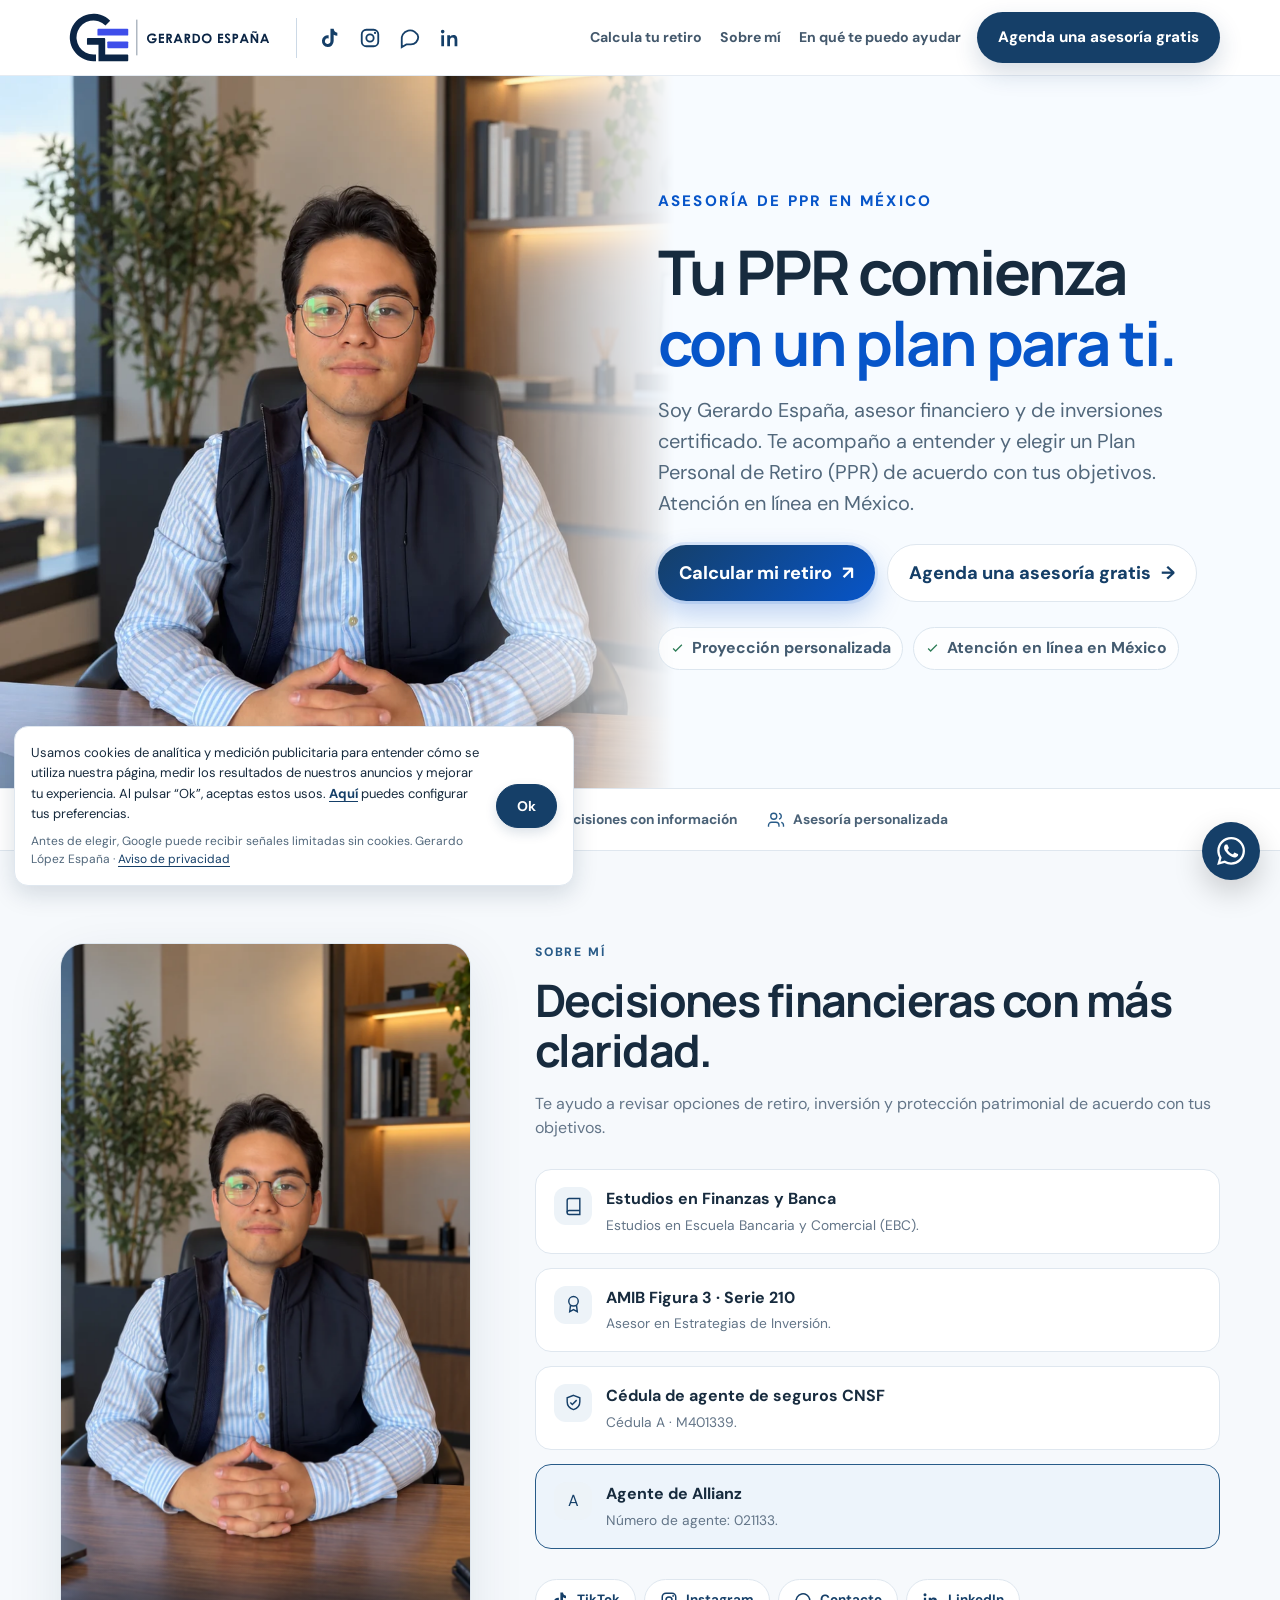
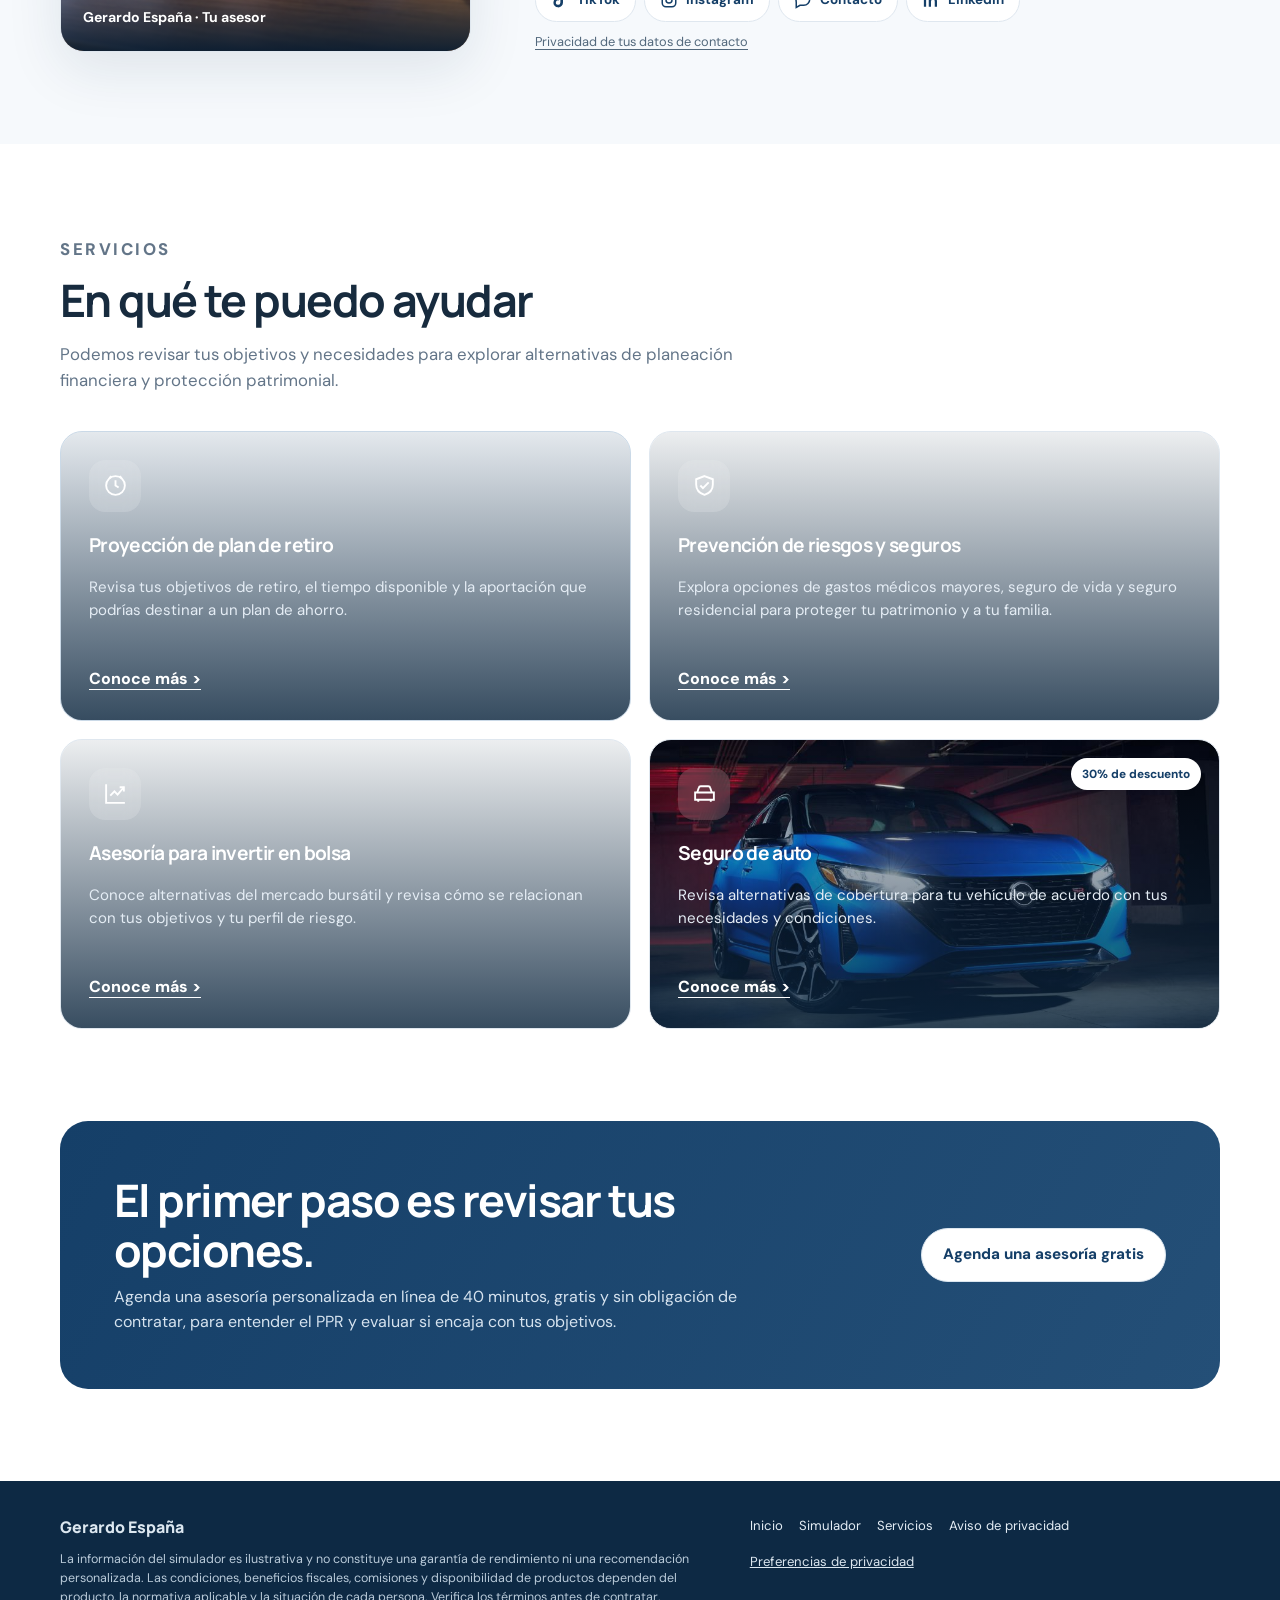
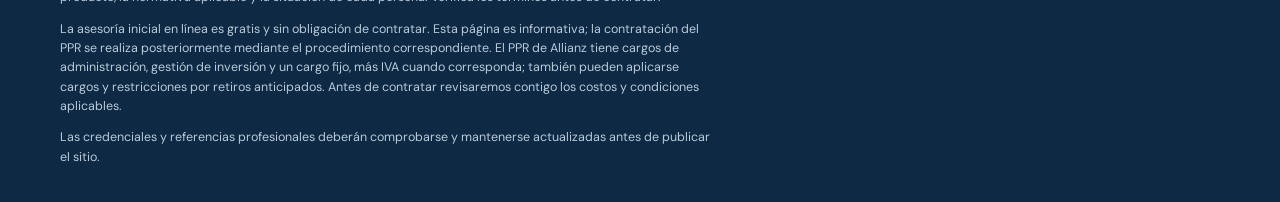
==== index.html @ ca007ca6 "Present retirement ranges and route CRM requests separately from direct WhatsApp" ====
<!doctype html>
<html lang="es">
<head>
<meta charset="utf-8">
<meta name="referrer" content="no-referrer">
<!-- Consent defaults must precede every Google tag. -->
<script>
(function(w){
  w.dataLayer=w.dataLayer||[];
  function command(){w.dataLayer.push(arguments);}
  command('consent','default',{
    ad_storage:'denied',analytics_storage:'denied',
    ad_user_data:'denied',ad_personalization:'denied'
  });
})(window);
</script>
<script src="measurement-config.js?v=3"></script>
<script src="measurement-init.js?v=6"></script>
<!-- Google Tag Manager -->
<script>(function(w,d,s,l,i){if(!w.LandingConsent)return;w[l]=w[l]||[];w[l].push({'gtm.start':
new Date().getTime(),event:'gtm.js'});var f=d.getElementsByTagName(s)[0],
j=d.createElement(s),dl=l!='dataLayer'?'&l='+l:'';j.async=true;j.src=
'https://www.googletagmanager.com/gtm.js?id='+i+dl;f.parentNode.insertBefore(j,f);
})(window,document,'script','dataLayer','GTM-KMG6BPKF');</script>
<!-- End Google Tag Manager -->
<meta name="viewport" content="width=device-width, initial-scale=1">
<link rel="preload" as="image" href="assets/gerardo-espana-1086.webp" imagesrcset="assets/gerardo-espana-640.webp 640w, assets/gerardo-espana-1086.webp 1086w" imagesizes="(max-width: 900px) 100vw, 56vw" fetchpriority="high">
<meta name="theme-color" content="#153F68">
<title>Gerardo España | Asesoría de PPR en México</title>
<meta name="description" content="Asesoría de PPR en México con Gerardo España. Conoce cómo funciona un Plan Personal de Retiro, simula un escenario y agenda una asesoría en línea.">
<link rel="stylesheet" href="privacy.css?v=5">
<link rel="preconnect" href="https://fonts.googleapis.com">
<link rel="preconnect" href="https://fonts.gstatic.com" crossorigin>
<link href="https://fonts.googleapis.com/css2?family=DM+Sans:wght@400;500;600;700&family=Manrope:wght@400;500;600;700;800&display=swap" rel="stylesheet">
<style>
:root{--navy:#153F68;--navy2:#0e2e4d;--blue:#285b88;--ink:#172b3e;--muted:#637588;--line:#dfe7ef;--pale:#edf3f8;--white:#fff;--green:#25D366;--gold:#b78b4a;--radius:22px;--shadow:0 18px 55px rgba(16,48,78,.10)}
*{box-sizing:border-box}html{scroll-behavior:smooth;scroll-padding-top:86px}body{margin:0;color:var(--ink);font-family:"DM Sans",sans-serif;background:#fff;line-height:1.55}h1,h2,h3,p{margin-top:0}h1,h2,h3{font-family:Manrope,sans-serif;letter-spacing:-.035em}h1{font-size:clamp(2.5rem,5vw,4.6rem);line-height:1.04;margin-bottom:20px}h2{font-size:clamp(2rem,3.5vw,3rem);line-height:1.12;margin-bottom:16px}h3{font-size:1.2rem;line-height:1.25}.container{width:min(1160px,calc(100% - 40px));margin:auto}.eyebrow{font-size:.76rem;text-transform:uppercase;letter-spacing:.15em;font-weight:800;color:var(--blue);margin-bottom:13px}.muted{color:var(--muted)}.btn{display:inline-flex;align-items:center;justify-content:center;gap:10px;border:0;border-radius:999px;padding:14px 21px;text-decoration:none;font-weight:800;font-size:.95rem;cursor:pointer;transition:transform .2s,box-shadow .2s}.btn:hover{transform:translateY(-2px)}.btn-primary{background:var(--navy);color:white;box-shadow:0 10px 24px rgba(21,63,104,.18)}.btn-wa{background:var(--green);color:#073d20;box-shadow:0 10px 24px rgba(37,211,102,.16)}.btn-light{background:white;color:var(--navy);border:1px solid var(--line)}.btn svg{width:19px;height:19px}.site-header{height:76px;position:sticky;top:0;z-index:50;background:rgba(255,255,255,.92);backdrop-filter:blur(16px);border-bottom:1px solid rgba(223,231,239,.8)}.nav{height:100%;display:flex;align-items:center;justify-content:space-between;gap:24px}.brand{display:flex;align-items:center;gap:12px;text-decoration:none;color:var(--navy);font-family:Manrope,sans-serif;font-weight:800;line-height:1.05}.brand-mark{width:40px;height:40px;border-radius:13px;background:var(--navy);color:white;display:grid;place-items:center;font-size:1rem;letter-spacing:-.04em}.brand small{display:block;font-family:"DM Sans",sans-serif;color:var(--muted);font-size:.69rem;font-weight:600;letter-spacing:.02em;margin-top:5px}.nav-links{display:flex;align-items:center;gap:25px}.nav-links a{font-size:.88rem;text-decoration:none;color:#43586c;font-weight:700}.nav-links a:hover{color:var(--navy)}.nav-links .btn{color:white;padding:11px 17px}.menu-toggle{display:none;border:1px solid var(--line);background:white;border-radius:12px;padding:9px 12px;color:var(--navy);font-weight:800}
.hero{padding:66px 0 76px;background:radial-gradient(circle at 88% 6%,#e4eef7 0,transparent 32%),linear-gradient(180deg,#f8fbfe 0,#fff 100%)}.hero-grid{display:grid;grid-template-columns:.9fr 1.1fr;gap:50px;align-items:center}.hero-copy{padding:10px 0}.hero-copy h1 span{color:var(--blue)}.hero-copy p{font-size:1.1rem;max-width:510px;color:#52687c;margin-bottom:25px}.hero-points{display:flex;flex-wrap:wrap;gap:10px;margin-top:25px}.pill{display:inline-flex;gap:7px;align-items:center;border:1px solid #dce6ef;background:rgba(255,255,255,.75);padding:8px 11px;border-radius:999px;color:#435b70;font-size:.8rem;font-weight:700}.pill svg{width:15px;height:15px;color:#2e7d58}.sim-shell{background:white;border:1px solid #dce6ef;border-radius:26px;padding:13px;box-shadow:var(--shadow);overflow:hidden}.sim-top{display:flex;align-items:center;justify-content:space-between;padding:10px 13px 14px;gap:10px}.sim-top strong{font-family:Manrope,sans-serif;font-size:1.04rem;color:var(--navy)}.live-tag{font-size:.7rem;font-weight:800;color:#26724b;background:#e7f7ed;padding:6px 9px;border-radius:999px}.sim-frame{width:100%;height:780px;border:0;display:block;border-radius:16px;background:#f4f7fb}.sim-note{font-size:.75rem;color:#6a7d8e;padding:11px 13px 3px;margin:0}
.trust-strip{padding:20px 0;border-top:1px solid var(--line);border-bottom:1px solid var(--line);background:white}.trust-items{display:flex;justify-content:center;gap:30px;flex-wrap:wrap;color:#4b6277;font-size:.86rem;font-weight:700}.trust-items span{display:flex;align-items:center;gap:8px}.trust-items svg{width:18px;height:18px;color:var(--blue)}
section.content-section{padding:92px 0}.section-heading{max-width:710px;margin-bottom:38px}.section-heading p{font-size:1.05rem;color:var(--muted)}.about{background:#f6f9fc}.about-grid{display:grid;grid-template-columns:.75fr 1.25fr;gap:64px;align-items:start}.profile-card{border-radius:26px;padding:28px;background:linear-gradient(145deg,var(--navy),var(--navy2));color:white;min-height:300px;display:flex;flex-direction:column;justify-content:space-between;box-shadow:var(--shadow)}.profile-monogram{width:78px;height:78px;border:1px solid rgba(255,255,255,.35);background:rgba(255,255,255,.1);border-radius:24px;display:grid;place-items:center;font:800 1.6rem Manrope,sans-serif}.profile-card h3{font-size:1.6rem;margin:22px 0 7px}.profile-card p{color:#d8e5f0;margin:0}.credential-list{display:grid;gap:14px;margin:28px 0 30px}.credential{display:flex;gap:14px;align-items:flex-start;padding:17px 18px;background:white;border:1px solid var(--line);border-radius:16px}.credential-icon{width:38px;height:38px;flex:0 0 38px;background:var(--pale);color:var(--navy);border-radius:12px;display:grid;place-items:center}.credential-icon svg{width:19px;height:19px}.credential strong{display:block;margin-bottom:3px}.credential p{font-size:.9rem;color:var(--muted);margin:0}
.services{background:white}.services-grid{display:grid;grid-template-columns:repeat(2,1fr);gap:18px}.service-card{border:1px solid var(--line);border-radius:22px;padding:28px;background:white;display:flex;flex-direction:column;min-height:255px;transition:box-shadow .2s,transform .2s}.service-card:hover{box-shadow:var(--shadow);transform:translateY(-3px)}.service-icon{width:52px;height:52px;display:grid;place-items:center;background:var(--pale);border-radius:16px;color:var(--navy);margin-bottom:21px}.service-icon svg{width:25px;height:25px}.service-card p{color:var(--muted);font-size:.94rem;flex:1}.service-card .btn{align-self:flex-start;margin-top:8px}.service-card.featured{background:#f6f9fc;border-color:#cad9e7}
.cta-band{padding:0 0 92px}.cta-inner{background:linear-gradient(120deg,#153f68,#244f77);color:white;border-radius:28px;padding:clamp(28px,5vw,54px);display:flex;align-items:center;justify-content:space-between;gap:30px}.cta-inner h2{max-width:660px;margin-bottom:10px}.cta-inner p{color:#d6e3ef;margin:0;max-width:650px}.cta-inner .btn{flex-shrink:0}.site-footer{background:#0d2944;color:#dce7f0;padding:35px 0}.footer-inner{display:flex;justify-content:space-between;gap:30px;align-items:flex-start}.footer-brand{font:800 1rem Manrope,sans-serif}.footer-note{font-size:.78rem;max-width:700px;color:#b9cad9;margin:12px 0 0}.footer-links{display:flex;gap:16px;flex-wrap:wrap}.footer-links a{color:#e4edf5;text-decoration:none;font-size:.82rem}.wa-float{position:fixed;right:20px;bottom:20px;z-index:60;width:58px;height:58px;border-radius:50%;background:var(--green);color:#064b25;display:grid;place-items:center;box-shadow:0 12px 30px rgba(0,0,0,.18);text-decoration:none}.wa-float svg{width:28px;height:28px}
@media(max-width:900px){.hero-grid,.about-grid{grid-template-columns:1fr;gap:30px}.hero{padding-top:42px}.hero-copy{max-width:700px}.sim-frame{height:850px}.profile-card{min-height:240px}.nav-links{gap:15px}.nav-links a:not(.btn){display:none}}
@media(max-width:620px){.container{width:min(100% - 28px,1160px)}.site-header{height:68px}.brand-mark{width:36px;height:36px}.nav-links{display:none;position:absolute;left:14px;right:14px;top:62px;background:white;border:1px solid var(--line);border-radius:16px;padding:14px;box-shadow:var(--shadow);flex-direction:column;align-items:stretch}.nav-links.open{display:flex}.nav-links a:not(.btn){display:block;padding:8px}.menu-toggle{display:block}.hero{padding:32px 0 48px}.hero-grid{gap:28px}.hero-copy p{font-size:1rem}.sim-shell{padding:8px;border-radius:20px}.sim-frame{height:920px}.sim-top{padding:9px 8px 12px}.content-section{padding:64px 0!important}.section-heading{margin-bottom:26px}.services-grid{grid-template-columns:1fr}.service-card{padding:23px;min-height:0}.cta-band{padding-bottom:64px}.cta-inner{align-items:flex-start;flex-direction:column;border-radius:22px}.footer-inner{flex-direction:column}.wa-float{right:14px;bottom:14px;width:54px;height:54px}}

.calc-form{display:grid;grid-template-columns:1fr 1fr;gap:14px;padding:12px 13px 20px}
.calc-form label{font-weight:700;color:#344b60;font-size:.84rem;display:grid;gap:7px}
.calc-form input{width:100%;min-width:0;border:1px solid #d2deea;background:#fbfdff;border-radius:12px;padding:13px 12px;font:600 1rem "DM Sans",sans-serif;color:var(--ink);outline-color:#5a86ad}
.calc-form label:nth-child(3){grid-column:1/-1}
.money-input{display:flex;align-items:center;border:1px solid #d2deea;background:#fbfdff;border-radius:12px;padding:0 11px;gap:7px}
.money-input input{border:0;background:transparent;padding-left:0;padding-right:0;outline:none}
.money-input b,.money-input small{color:#72879a;font-weight:700}
.calc-btn{grid-column:1/-1;width:100%;border-radius:13px;min-height:51px}
.retirement-result{background:linear-gradient(145deg,#153f68,#0e2e4d);border-radius:20px;color:white;padding:24px 22px 22px;margin:0 8px 8px;text-align:center}
.result-label{font-size:.9rem;color:#d6e5f2;font-weight:700;margin:0 0 5px}
.retirement-amount{font:800 clamp(2.6rem,5.1vw,4.3rem)/1.05 Manrope,sans-serif;letter-spacing:-.06em;color:#fff;overflow-wrap:anywhere;margin:6px 0 9px}
.result-caption{color:#d6e5f2;font-size:.78rem;margin:0 auto 12px;max-width:390px}
.mini-chart-wrap{height:95px;margin:0 auto 13px;max-width:440px}
#miniGrowthChart{width:100%;height:100%;display:block}
.result-cta{width:100%;font-size:.87rem;padding:13px 12px}
.sim-disclaimer{text-align:left;font-size:.78rem;line-height:1.65;color:#53677a;margin-top:18px;padding-top:14px;border-top:1px solid var(--line)}
.sim-disclaimer p{margin:0 0 10px}
.simulator-chart{display:none;height:140px;max-width:100%;margin:12px auto}
.simulator-chart.is-visible{display:block}
.calculating-message{margin:12px 0;color:var(--navy)}
.service-card{position:relative;overflow:hidden}
.service-card.has-photo{background-size:cover;background-position:center;color:#fff;min-height:290px;justify-content:flex-end}
.service-card.has-photo:before{content:"";position:absolute;inset:0;background:linear-gradient(180deg,rgba(12,38,62,.08) 0%,rgba(12,38,62,.82) 100%)}
.service-card.has-photo>*{position:relative;z-index:1}
.service-card.has-photo .service-icon{background:rgba(255,255,255,.15);color:white;backdrop-filter:blur(8px)}
.service-card.has-photo p{color:#e5edf5}.service-card.has-photo h3{color:white}
@media(max-width:620px){.calc-form{grid-template-columns:1fr;padding:10px 8px 16px}.calc-form label:nth-child(3),.calc-btn{grid-column:auto}.retirement-result{padding:23px 15px;margin:0 2px 4px}.retirement-amount{font-size:clamp(2.35rem,11vw,3.4rem)}}


.calculating-message{font-weight:700;color:#dceafa;padding:12px 8px;margin:0}.progress-track{display:block;height:7px;background:rgba(255,255,255,.2);border-radius:99px;margin-top:10px;overflow:hidden}.progress-track i{display:block;width:0;height:100%;background:#a7d9ff;border-radius:99px;transition:width .12s linear}
/* Modal del simulador */
.sim-shell#simulador{display:none;position:fixed;z-index:1002;left:50%;top:50%;transform:translate(-50%,-50%);width:min(1100px,calc(100vw - 32px));max-height:calc(100vh - 32px);overflow:auto;border-radius:24px;padding:18px;box-shadow:0 30px 100px rgba(5,25,45,.35)}
.sim-shell#simulador.is-open{display:block}
body.modal-active{overflow:hidden}
body.modal-active:after{content:"";position:fixed;inset:0;background:rgba(7,24,43,.68);backdrop-filter:blur(5px);z-index:1001}
.modal-close{position:sticky;top:0;float:right;border:0;background:#edf3f8;color:#153f68;border-radius:999px;width:40px;height:40px;font-size:1.5rem;cursor:pointer;z-index:2}
.hero-grid{grid-template-columns:1fr 1fr}
.hero-photo{width:100%;height:560px;object-fit:cover;border-radius:4px 4px 70px 4px;box-shadow:var(--shadow)}
.hero-copy h1 span{color:#0755c9}
.hero-copy .eyebrow{color:#0755c9}
.profile-card{background:#153f68 url('gerardo-espana.png') center 25%/cover no-repeat;min-height:420px;display:flex;align-items:flex-end;padding:28px;border-radius:22px;overflow:hidden;position:relative;color:white}
.profile-card:before{content:"";position:absolute;inset:0;background:linear-gradient(180deg,transparent 30%,rgba(5,26,48,.88))}
.profile-card>*{position:relative;z-index:1}
.profile-monogram{display:none}
.profile-card p,.profile-card h3{color:white}
.btn-wa{background:#fff;color:#153f68;border:1px solid #dce6ef;box-shadow:none}
.btn-wa:hover{background:#edf3f8}
@media(max-width:760px){.hero-grid{grid-template-columns:1fr}.hero-photo{height:420px;grid-row:2}.sim-shell#simulador{padding:10px}.retirement-result{margin:0}.calc-form{grid-template-columns:1fr}.calc-form label:nth-child(3),.calc-btn{grid-column:auto}}

[hidden]{display:none!important}.simulator-chart.is-visible{height:200px;max-width:640px}.service-card a:after{content:"";position:absolute;inset:0}.service-card .btn{position:static}.service-card:focus-within{outline:3px solid #285b88}.wa-float{background:var(--navy);color:white}dialog{border:1px solid var(--line);border-radius:24px;padding:28px;width:min(520px,calc(100% - 28px));max-height:90dvh;overflow:auto;color:var(--ink)}dialog::backdrop{background:rgba(7,24,43,.68)}dialog textarea{width:100%;min-height:140px;padding:12px;font:inherit;border:1px solid var(--line);border-radius:12px}dialog .btn{margin-top:16px}.sim-shell#simulador{max-height:calc(100dvh - 24px)}:focus-visible{outline:3px solid #5499cf;outline-offset:4px}@media(prefers-reduced-motion:reduce){*{scroll-behavior:auto!important;transition:none!important}}
.social-links{display:flex;align-items:center;gap:8px}.social-links .social-link{display:inline-flex!important;align-items:center;justify-content:center;gap:8px;min-width:40px;min-height:40px;border:1px solid var(--line);border-radius:999px;color:var(--navy);text-decoration:none;background:white;padding:9px;font-size:.84rem;font-weight:700}.social-link svg{width:18px;height:18px;flex-shrink:0}.social-links .social-link:hover{background:var(--pale);border-color:#9eb9d1}.social-chips{flex-wrap:wrap;margin:0 0 24px}.social-chips .social-link{padding:10px 15px}.nav-links{gap:16px}.social-header{flex-shrink:0}@media(min-width:621px) and (max-width:1200px){.nav-links>a:not(.btn){display:none}}@media(max-width:620px){.social-header{justify-content:flex-start;border-top:1px solid var(--line);padding-top:12px}}
</style>
<link rel="stylesheet" href="updates.css?v=9">
<link rel="icon" type="image/x-icon" href="assets/favicon-ge-white.ico">
<link rel="icon" type="image/png" sizes="160x160" href="assets/favicon-ge-white.png">
<link rel="stylesheet" href="projection-lead.css?v=2">
</head>
<body>
<!-- Google Tag Manager (noscript) -->
<noscript><iframe src="https://www.googletagmanager.com/ns.html?id=GTM-KMG6BPKF"
height="0" width="0" style="display:none;visibility:hidden"></iframe></noscript>
<!-- End Google Tag Manager (noscript) -->
<header class="site-header">
  <div class="container nav">
    <a class="brand" href="#inicio" data-ui-id="nav_logo" aria-label="Gerardo España, inicio"><img src="assets/logo-barra.svg" width="220" height="63" alt="Gerardo España" class="brand-logo"></a>
<div class="social-links social-header" aria-label="Perfiles de Gerardo España"><a class="social-link" data-ui-id="social_header_tiktok" href="https://www.tiktok.com/@ger.espana" target="_blank" rel="noopener noreferrer" aria-label="TikTok de Gerardo España (abre en otra pestaña)" title="TikTok"><svg viewBox="0 0 24 24" fill="currentColor" aria-hidden="true"><path d="M16 2c.3 2.5 1.7 4 4 4.2v3.4a8 8 0 0 1-4-1.2v7a6.4 6.4 0 1 1-5.5-6.3v3.5a3 3 0 1 0 2 2.8V2z"/></svg></a><a class="social-link" data-ui-id="social_header_instagram" href="https://www.instagram.com/ger.espana/" target="_blank" rel="noopener noreferrer" aria-label="Instagram de Gerardo España (abre en otra pestaña)" title="Instagram"><svg viewBox="0 0 24 24" fill="currentColor" aria-hidden="true"><rect x="3" y="3" width="18" height="18" rx="5" fill="none" stroke="currentColor" stroke-width="2"/><circle cx="12" cy="12" r="4" fill="none" stroke="currentColor" stroke-width="2"/><circle cx="17.5" cy="6.5" r="1.2"/></svg></a><a class="social-link" href="#projectionLeadDialog" data-lead="advisory" data-measure-location="header" data-measure-id="wa_header_social" aria-label="Contactar a Gerardo España" title="Contacto"><svg viewBox="0 0 24 24" fill="none" stroke="currentColor" stroke-width="2" aria-hidden="true"><path d="M21 11a8 8 0 0 1-8 8H8l-5 3v-7a8 8 0 1 1 18-4Z"/></svg></a><a class="social-link" data-ui-id="social_header_linkedin" href="https://www.linkedin.com/in/gerardo-espa%C3%B1a" target="_blank" rel="noopener noreferrer" aria-label="LinkedIn de Gerardo España (abre en otra pestaña)" title="LinkedIn"><svg viewBox="0 0 24 24" fill="currentColor" aria-hidden="true"><path d="M4 3a2 2 0 1 0 0 4 2 2 0 0 0 0-4zM2.5 9h3v12h-3zM9 9h3v1.6c.7-1.1 1.8-1.9 3.6-1.9 3.3 0 4.4 2.1 4.4 5.3v7h-3v-6.2c0-1.9-.1-3.4-2.3-3.4S12 13.1 12 14.7V21H9z"/></svg></a></div>
    <button class="menu-toggle" id="menuToggle" aria-expanded="false" aria-label="Abrir menú">Menú</button>
    <nav class="nav-links" id="navLinks">
      <a href="simulador/" data-simulator-link data-measure-location="header">Calcula tu retiro</a>
      <a href="#sobre-mi" data-ui-id="nav_about">Sobre mí</a>
      <a href="#servicios" data-ui-id="nav_services">En qué te puedo ayudar</a>


    </nav>
    <a class="btn btn-primary header-cta" href="#" data-lead="advisory" data-measure-location="header" data-measure-id="wa_header_advisory">Agenda una asesoría gratis</a>
  </div>
</header>
<main>
<section class="hero" id="inicio">
  <div class="container hero-grid">
    <div class="hero-copy">
      <p class="eyebrow">Asesoría de PPR en México</p>
      <h1>Tu PPR comienza <span>con un plan para ti.</span></h1>
      <p>Soy Gerardo España, asesor financiero y de inversiones certificado. Te acompaño a entender y elegir un Plan Personal de Retiro (PPR) de acuerdo con tus objetivos. Atención en línea en México.</p>
      <a class="btn btn-primary" href="simulador/" data-open-sim data-simulator-link data-measure-location="hero">Calcular mi retiro <span aria-hidden="true">↗</span></a>
      <a class="btn btn-light" href="#" data-lead="advisory" data-measure-location="hero" data-measure-id="wa_hero_advisory">Agenda una asesoría gratis <span aria-hidden="true">→</span></a>
      <div class="hero-points">
        <span class="pill"><svg viewBox="0 0 24 24" fill="none" stroke="currentColor" stroke-width="2"><path d="m5 12 4 4L19 6"/></svg>Proyección personalizada</span>
        <span class="pill"><svg viewBox="0 0 24 24" fill="none" stroke="currentColor" stroke-width="2"><path d="m5 12 4 4L19 6"/></svg>Atención en línea en México</span>
      </div>
    </div>
    <img class="hero-photo" src="assets/gerardo-espana-1086.webp" srcset="assets/gerardo-espana-640.webp 640w, assets/gerardo-espana-1086.webp 1086w" sizes="(max-width: 900px) 100vw, 56vw" width="1086" height="1448" loading="eager" fetchpriority="high" decoding="async" alt="Gerardo España, asesor financiero y patrimonial">

  </div>
</section>
<div class="trust-strip">
  <div class="container trust-items">
    <span><svg viewBox="0 0 24 24" fill="none" stroke="currentColor" stroke-width="1.8"><path d="M12 3 20 6v5c0 5-3.4 8.5-8 10-4.6-1.5-8-5-8-10V6z"/><path d="m8 12 2.5 2.5L16 9"/></svg>Planeación financiera</span>
    <span><svg viewBox="0 0 24 24" fill="none" stroke="currentColor" stroke-width="1.8"><path d="M4 19V5m0 14h16"/><path d="m7 15 4-4 3 2 5-7"/></svg>Decisiones con información</span>
    <span><svg viewBox="0 0 24 24" fill="none" stroke="currentColor" stroke-width="1.8"><path d="M16 21v-2a4 4 0 0 0-4-4H6a4 4 0 0 0-4 4v2"/><circle cx="9" cy="7" r="4"/><path d="M22 21v-2a4 4 0 0 0-3-3.87M16 3.13a4 4 0 0 1 0 7.75"/></svg>Asesoría personalizada</span>
  </div>
</div>
<section class="content-section about" id="sobre-mi">
  <div class="container about-grid">
    <div class="profile-viewer" id="profileViewer" aria-label="Fotografía y documentos profesionales">
      <div class="profile-track" id="profileTrack">
        <figure class="profile-slide" aria-hidden="false"><img src="assets/gerardo-espana-1086.webp" srcset="assets/gerardo-espana-640.webp 640w, assets/gerardo-espana-1086.webp 1086w" sizes="(max-width: 900px) 100vw, 40vw" width="1086" height="1448" loading="lazy" decoding="async" alt="Gerardo España, asesor financiero y patrimonial"><figcaption>Gerardo España · Tu asesor</figcaption></figure>
        <figure class="profile-slide" aria-hidden="true" inert><img src="assets/foto-birrete.jpg" alt="Gerardo España con birrete en la Escuela Bancaria y Comercial" loading="lazy"><figcaption>Estudios en Escuela Bancaria y Comercial</figcaption></figure>
        <figure class="profile-slide document-slide" aria-hidden="true" inert><button type="button" class="document-open" data-document="amib" aria-label="Ampliar certificado AMIB"><img src="assets/certificado-amib.png" alt="Certificado AMIB de Gerardo Lopez España, Serie 210. Del 4 de junio de 2026 al 4 de junio de 2029." loading="lazy"></button><figcaption>AMIB · Serie 210 <button type="button" class="document-open" data-document="amib" aria-label="Ampliar certificado AMIB">Ampliar documento</button></figcaption></figure>
        <figure class="profile-slide document-slide cnsf-document" aria-hidden="true" inert><div class="cnsf-pages" tabindex="0" role="region" aria-label="Cédula CNSF, dos caras; desplázate para ver ambas"><button type="button" class="document-open" data-document="cnsf" aria-label="Ampliar cédula CNSF"><img src="assets/cedula-cnsf-1.png" alt="Frente de la cédula CNSF de Gerardo López España, categoría A: Riesgos personales y familiares. CURP y RFC omitidos." loading="lazy"><img src="assets/cedula-cnsf-2.png" alt="Reverso de la cédula CNSF M401339. Vigencia indicada del 21 de octubre de 2025 al 21 de octubre de 2028. QR omitido." loading="lazy"></button></div><figcaption>CNSF · Cédula A · M401339 <button type="button" class="document-open" data-document="cnsf" aria-label="Ampliar cédula CNSF">Ampliar ambas caras</button></figcaption></figure>
      </div><p class="sr-only" id="profileStatus" aria-live="polite">Fotografía de Gerardo España</p>
    </div>
    <div>
      <p class="eyebrow">Sobre mí</p>
      <h2>Decisiones financieras con más claridad.</h2>
      <p class="muted">Te ayudo a revisar opciones de retiro, inversión y protección patrimonial de acuerdo con tus objetivos.</p>
      <div class="credential-list">
        <button type="button" class="credential" data-profile="1" aria-controls="profileTrack" aria-pressed="false"><span class="credential-icon"><svg viewBox="0 0 24 24" fill="none" stroke="currentColor" stroke-width="1.8"><path d="M4 19.5A2.5 2.5 0 0 1 6.5 17H20"/><path d="M6.5 2H20v20H6.5A2.5 2.5 0 0 1 4 19.5v-15A2.5 2.5 0 0 1 6.5 2z"/></svg></span><span class="credential-copy"><strong>Estudios en Finanzas y Banca</strong><span class="credential-description">Estudios en Escuela Bancaria y Comercial (EBC).</span></span></button>
        <button type="button" class="credential" data-profile="2" aria-controls="profileTrack" aria-pressed="false"><span class="credential-icon"><svg viewBox="0 0 24 24" fill="none" stroke="currentColor" stroke-width="1.8"><circle cx="12" cy="8" r="6"/><path d="m8.2 13-1 8 4.8-2.5 4.8 2.5-1-8"/></svg></span><span class="credential-copy"><strong>AMIB Figura 3 · Serie 210</strong><span class="credential-description">Asesor en Estrategias de Inversión.</span></span></button>
        <button type="button" class="credential" data-profile="3" aria-controls="profileTrack" aria-pressed="false"><span class="credential-icon"><svg viewBox="0 0 24 24" fill="none" stroke="currentColor" stroke-width="1.8"><path d="M12 3 20 6v5c0 5-3.4 8.5-8 10-4.6-1.5-8-5-8-10V6z"/><path d="m8 12 2.5 2.5L16 9"/></svg></span><span class="credential-copy"><strong>Cédula de agente de seguros CNSF</strong><span class="credential-description">Cédula A · M401339.</span></span></button>
        <button type="button" class="credential" data-profile="0" aria-controls="profileTrack" aria-pressed="true"><span class="credential-icon">A</span><span class="credential-copy"><strong>Agente de Allianz</strong><span class="credential-description">Número de agente: 021133.</span></span></button>
      </div>
<div class="social-links social-chips" aria-label="Perfiles de Gerardo España"><a class="social-link" data-ui-id="social_about_tiktok" href="https://www.tiktok.com/@ger.espana" target="_blank" rel="noopener noreferrer" aria-label="TikTok de Gerardo España (abre en otra pestaña)" title="TikTok"><svg viewBox="0 0 24 24" fill="currentColor" aria-hidden="true"><path d="M16 2c.3 2.5 1.7 4 4 4.2v3.4a8 8 0 0 1-4-1.2v7a6.4 6.4 0 1 1-5.5-6.3v3.5a3 3 0 1 0 2 2.8V2z"/></svg><span>TikTok</span></a><a class="social-link" data-ui-id="social_about_instagram" href="https://www.instagram.com/ger.espana/" target="_blank" rel="noopener noreferrer" aria-label="Instagram de Gerardo España (abre en otra pestaña)" title="Instagram"><svg viewBox="0 0 24 24" fill="currentColor" aria-hidden="true"><rect x="3" y="3" width="18" height="18" rx="5" fill="none" stroke="currentColor" stroke-width="2"/><circle cx="12" cy="12" r="4" fill="none" stroke="currentColor" stroke-width="2"/><circle cx="17.5" cy="6.5" r="1.2"/></svg><span>Instagram</span></a><a class="social-link" href="#projectionLeadDialog" data-lead="advisory" data-measure-location="about" data-measure-id="wa_about_social" aria-label="Contactar a Gerardo España" title="Contacto"><svg viewBox="0 0 24 24" fill="none" stroke="currentColor" stroke-width="2" aria-hidden="true"><path d="M21 11a8 8 0 0 1-8 8H8l-5 3v-7a8 8 0 1 1 18-4Z"/></svg><span>Contacto</span></a><a class="social-link" data-ui-id="social_about_linkedin" href="https://www.linkedin.com/in/gerardo-espa%C3%B1a" target="_blank" rel="noopener noreferrer" aria-label="LinkedIn de Gerardo España (abre en otra pestaña)" title="LinkedIn"><svg viewBox="0 0 24 24" fill="currentColor" aria-hidden="true"><path d="M4 3a2 2 0 1 0 0 4 2 2 0 0 0 0-4zM2.5 9h3v12h-3zM9 9h3v1.6c.7-1.1 1.8-1.9 3.6-1.9 3.3 0 4.4 2.1 4.4 5.3v7h-3v-6.2c0-1.9-.1-3.4-2.3-3.4S12 13.1 12 14.7V21H9z"/></svg><span>LinkedIn</span></a></div>
<p class="privacy-access"><a class="privacy-link" href="aviso-de-privacidad.html">Privacidad de tus datos de contacto</a></p>
    </div>
  </div>
</section>
<section class="content-section services" id="servicios">
  <div class="container">
    <div class="section-heading">
      <p class="eyebrow">Servicios</p>
      <h2>En qué te puedo ayudar</h2>
      <p>Podemos revisar tus objetivos y necesidades para explorar alternativas de planeación financiera y protección patrimonial.</p>
    </div>
    <div class="services-grid">
      <article class="service-card featured has-photo" style="background-image:url(https://images.unsplash.com/photo-1454165804606-c3d57bc86b40?auto=format&fit=crop&w=1000&q=85)">
        <div class="service-icon"><svg viewBox="0 0 24 24" fill="none" stroke="currentColor" stroke-width="1.8"><circle cx="12" cy="12" r="9"/><path d="M12 7v5l3 2"/><path d="M8 3 6 5M16 3l2 2"/></svg></div>
        <h3>Proyección de plan de retiro</h3>
        <p>Revisa tus objetivos de retiro, el tiempo disponible y la aportación que podrías destinar a un plan de ahorro.</p>
        <a class="service-link" href="simulador/" data-simulator-link data-measure-location="services">Conoce más <span aria-hidden="true">&gt;</span></a>
      </article>
      <article class="service-card has-photo" style="background-image:url(https://images.unsplash.com/photo-1511895426328-dc8714191300?auto=format&fit=crop&w=1000&q=85)">
        <div class="service-icon"><svg viewBox="0 0 24 24" fill="none" stroke="currentColor" stroke-width="1.8"><path d="M12 3 20 6v5c0 5-3.4 8.5-8 10-4.6-1.5-8-5-8-10V6z"/><path d="m8 12 2.5 2.5L16 9"/></svg></div>
        <h3>Prevención de riesgos y seguros</h3>
        <p>Explora opciones de gastos médicos mayores, seguro de vida y seguro residencial para proteger tu patrimonio y a tu familia.</p>
        <a class="service-link" href="#" data-wa-direct="seguros" data-measure-location="services" data-measure-id="wa_insurance_card">Conoce más <span aria-hidden="true">&gt;</span></a>
      </article>
      <article class="service-card has-photo" style="background-image:url(https://images.unsplash.com/photo-1611974789855-9c2a0a7236a3?auto=format&fit=crop&w=1000&q=85)">
        <div class="service-icon"><svg viewBox="0 0 24 24" fill="none" stroke="currentColor" stroke-width="1.8"><path d="M3 3v18h18"/><path d="m7 14 4-4 3 3 6-7"/><path d="M16 6h4v4"/></svg></div>
        <h3>Asesoría para invertir en bolsa</h3>
        <p>Conoce alternativas del mercado bursátil y revisa cómo se relacionan con tus objetivos y tu perfil de riesgo.</p>
        <a class="service-link" href="#" data-wa-direct="bolsa" data-measure-location="services" data-measure-id="wa_investments_card">Conoce más <span aria-hidden="true">&gt;</span></a>
      </article>
      <article class="service-card has-photo" style="background-image:url(assets/sentra-2024.jpg)">
        <div class="service-icon"><svg viewBox="0 0 24 24" fill="none" stroke="currentColor" stroke-width="1.8"><path d="m5 11 1.5-4.5A2 2 0 0 1 8.4 5h7.2a2 2 0 0 1 1.9 1.5L19 11"/><path d="M3 11h18v7H3z"/><path d="M6 18v2m12-2v2M6 14h.01M18 14h.01"/></svg></div>
        <span class="discount-badge">30% de descuento</span><h3>Seguro de auto</h3>
        <p>Revisa alternativas de cobertura para tu vehículo de acuerdo con tus necesidades y condiciones.</p>
        <a class="service-link" href="#" data-wa-direct="auto" data-measure-location="services" data-measure-id="wa_auto_card">Conoce más <span aria-hidden="true">&gt;</span></a>
      </article>
    </div>
  </div>
</section>
<section class="cta-band">
  <div class="container cta-inner">
    <div><h2>El primer paso es revisar tus opciones.</h2><p>Agenda una asesoría personalizada en línea de 40 minutos, gratis y sin obligación de contratar, para entender el PPR y evaluar si encaja con tus objetivos.</p></div>
    <a class="btn btn-wa" href="#" data-lead="advisory" data-measure-location="cta_band" data-measure-id="wa_cta_advisory">Agenda una asesoría gratis</a>
  </div>
</section>
</main>
<footer class="site-footer">
  <div class="container footer-inner">
    <div><div class="footer-brand">Gerardo España</div><p class="footer-note">La información del simulador es ilustrativa y no constituye una garantía de rendimiento ni una recomendación personalizada. Las condiciones, beneficios fiscales, comisiones y disponibilidad de productos dependen del producto, la normativa aplicable y la situación de cada persona. Verifica los términos antes de contratar.</p><p class="footer-note">La asesoría inicial en línea es gratis y sin obligación de contratar. Esta página es informativa; la contratación del PPR se realiza posteriormente mediante el procedimiento correspondiente. El PPR de Allianz tiene cargos de administración, gestión de inversión y un cargo fijo, más IVA cuando corresponda; también pueden aplicarse cargos y restricciones por retiros anticipados. Antes de contratar revisaremos contigo los costos y condiciones aplicables.</p><p class="footer-note">Las credenciales y referencias profesionales deberán comprobarse y mantenerse actualizadas antes de publicar el sitio.</p></div>
    <div class="footer-links"><a href="#inicio" data-ui-id="footer_home">Inicio</a><a href="simulador/" data-simulator-link data-measure-location="footer">Simulador</a><a href="#servicios" data-ui-id="footer_services">Servicios</a><a href="aviso-de-privacidad.html">Aviso de privacidad</a><button id="measurementPreferences" class="measurement-preferences" type="button" hidden>Preferencias de privacidad</button></div>
  </div>
</footer>
<a class="wa-float" href="#" data-wa-direct="general" data-measure-location="floating" data-measure-id="wa_floating" aria-label="Agenda una asesoría gratis por WhatsApp">
<svg viewBox="0 0 24 24" fill="currentColor" aria-hidden="true"><path d="M20.52 3.48A11.82 11.82 0 0 0 12.1 0C5.55 0 .22 5.33.22 11.88c0 2.1.55 4.16 1.6 5.97L.12 24l6.3-1.65a11.9 11.9 0 0 0 5.68 1.45h.01c6.55 0 11.88-5.33 11.88-11.88 0-3.17-1.24-6.15-3.47-8.44ZM12.1 21.78a9.86 9.86 0 0 1-5.03-1.38l-.36-.21-3.74.98 1-3.65-.24-.38a9.82 9.82 0 0 1-1.51-5.26c0-5.45 4.44-9.89 9.9-9.89a9.82 9.82 0 0 1 7 2.9 9.82 9.82 0 0 1 2.9 7c0 5.46-4.44 9.9-9.9 9.9Zm5.43-7.41c-.3-.15-1.76-.87-2.03-.97-.27-.1-.47-.15-.67.15-.2.3-.77.97-.94 1.17-.17.2-.35.22-.65.07-.3-.15-1.26-.46-2.4-1.48-.89-.79-1.49-1.77-1.66-2.07-.17-.3-.02-.46.13-.61.14-.14.3-.35.45-.52.15-.17.2-.3.3-.5.1-.2.05-.37-.02-.52-.08-.15-.67-1.62-.92-2.22-.24-.58-.49-.5-.67-.51h-.57c-.2 0-.52.07-.8.37-.27.3-1.04 1.02-1.04 2.49s1.07 2.89 1.22 3.09c.15.2 2.1 3.2 5.08 4.49.71.31 1.26.5 1.69.64.71.23 1.36.2 1.87.12.57-.08 1.76-.72 2.01-1.42.25-.7.25-1.3.17-1.42-.07-.12-.27-.2-.57-.35Z"/></svg>
</a>
<script src="measurement.js?v=8" defer></script>
<script src="engine.js" defer></script>
<script src="projection-metrics.js?v=5" defer></script>
<script src="app.js?v=14" defer></script>

<dialog id="credentialDialog" class="credential-dialog" aria-labelledby="credentialTitle"><div class="credential-toolbar"><h2 id="credentialTitle">Documento profesional</h2><button type="button" id="closeCredential" class="modal-close" aria-label="Cerrar documento">×</button></div><div id="credentialContent" class="credential-content"></div></dialog><section id="measurementConsent" class="measurement-consent" aria-label="Analítica y medición publicitaria" hidden>
  <div><p>Usamos cookies de analítica y medición publicitaria para entender cómo se utiliza nuestra página, medir los resultados de nuestros anuncios y mejorar tu experiencia. Al pulsar “Ok”, aceptas estos usos. <a id="openMeasurementPreferences" class="consent-preferences-link" href="#measurementDetails" aria-haspopup="dialog">Aquí</a> puedes configurar tus preferencias.</p><p class="consent-identity">Antes de elegir, Google puede recibir señales limitadas sin cookies. Gerardo López España · <a href="aviso-de-privacidad.html" target="_blank" rel="noopener noreferrer">Aviso de privacidad</a></p></div>
  <button class="consent-primary" type="button" data-consent-action="accept-measurement" aria-label="Ok: aceptar analítica y medición publicitaria">Ok</button>
</section>
<dialog id="measurementDetails" class="measurement-details" aria-labelledby="measurementDetailsTitle" aria-describedby="measurementDetailsIntro">
  <div class="measurement-details-header"><h2 id="measurementDetailsTitle">Preferencias de privacidad</h2><button type="button" class="measurement-details-close" data-close-measurement aria-label="Cerrar preferencias">×</button></div>
  <div class="measurement-details-content"><p id="measurementDetailsIntro">Elige cada uso por separado. «Ok» guarda exactamente tu selección; «Solo esenciales» desactiva ambas opciones. Puedes cambiarla después desde «Preferencias de privacidad», al pie de la página. Cerrar esta ventana no acepta ni guarda cambios.</p>
  <div class="measurement-category"><label class="measurement-option"><span>Esenciales <small>Siempre activas</small></span><input type="checkbox" checked disabled aria-label="Esenciales: siempre activas"></label><p>Guardamos tu elección en este navegador durante un máximo de 180 días. El simulador y WhatsApp funcionan sin aceptar las opciones siguientes.</p></div>
  <div class="measurement-category"><label class="measurement-option" for="consentAnalytics"><span>Analítica</span><input id="consentAnalytics" type="checkbox" aria-describedby="consentAnalyticsHelp"></label><p id="consentAnalyticsHelp">Permite cookies de Google Analytics para conocer visitas, navegación y uso del simulador y los botones. Los eventos propios no incluyen edad, aportaciones, saldo proyectado, teléfono ni mensajes.</p></div>
  <div class="measurement-category"><label class="measurement-option" for="consentAdvertising"><span>Medición publicitaria</span><input id="consentAdvertising" type="checkbox" aria-describedby="consentAdvertisingHelp"></label><p id="consentAdvertisingHelp">Permite almacenamiento e identificadores de clic y el uso de datos de navegación y eventos por Google para relacionar visitas y acciones con nuestros anuncios y medir sus resultados. No autoriza publicidad personalizada ni el envío de datos financieros, teléfonos o correos.</p></div>
  <div class="measurement-category"><label class="measurement-option"><span>Publicidad personalizada <small>Desactivada · No la utilizamos</small></span><input type="checkbox" disabled aria-label="Publicidad personalizada: desactivada"></label><p>No usamos estas opciones para remarketing ni para personalizar anuncios.</p></div>
  <p class="measurement-details-note">Antes de elegir y con «Solo esenciales», Google puede recibir información técnica y señales limitadas sin cookies opcionales mediante el modo de consentimiento avanzado. Estas señales no equivalen a aceptar cookies analíticas o publicitarias. Consulta los datos, destinatarios y finalidades en el aviso completo.</p>
  <p class="measurement-details-note">Responsable: Gerardo López España. Domicilio: Plaza Nazas, Av. Fray Luis de León 7092, Local 27B, Colinas del Cimatario, C. P. 76090, Santiago de Querétaro, Querétaro, México. Datos de medición: conexión y navegador, páginas y eventos de uso, cookies e identificadores de clic cuando se permiten. Finalidades opcionales: analítica y medición de anuncios, descritas arriba. Puedes limitar esos usos mediante los interruptores o «Solo esenciales».</p>
  <a class="privacy-link" href="aviso-de-privacidad.html" target="_blank" rel="noopener noreferrer">Leer el aviso de privacidad completo</a></div>
  <div class="consent-actions"><button type="button" data-consent-action="essential">Solo esenciales</button><button class="consent-primary" type="button" data-consent-action="save" aria-label="Ok: guardar las preferencias seleccionadas">Ok</button></div>
</dialog><script src="simulator-navigation.js?v=1" defer></script><script src="hubspot-form-config.js?v=1" defer></script><script src="hubspot-submission.js?v=2" defer></script><script src="lead-dialog.js?v=1" defer></script></body>
</html>
---- privacy.css ----
.privacy-link{color:inherit;text-underline-offset:3px}.contact-privacy{font-size:.8rem;color:#52687c;margin:16px 0}.privacy-access{margin:10px 0 0;font-size:.8rem;color:#52687c}.measurement-preferences{border:0;background:none;color:inherit;padding:0;font:inherit;font-size:.82rem;text-decoration:underline;cursor:pointer}
.measurement-consent[hidden],.measurement-preferences[hidden]{display:none!important}
.measurement-consent{position:fixed;bottom:14px;left:14px;z-index:150;box-sizing:border-box;display:grid;grid-template-columns:minmax(0,1fr) auto;align-items:center;gap:16px;width:min(560px,calc(100% - 28px));max-height:70vh;overflow:auto;padding:16px;background:white;color:#172b3e;border:1px solid #dfe7ef;border-radius:14px;box-shadow:0 8px 24px #0d294426;font:400 .8125rem/1.55 "DM Sans",sans-serif}
.measurement-consent p{margin:0}
.consent-preferences-link{color:#153f68;font-weight:700;text-decoration:underline;text-underline-offset:3px}
.measurement-consent button,.consent-actions button{box-sizing:border-box;min-height:44px;border:1px solid #cbd8e4;border-radius:999px;padding:10px 20px;background:#f4f7fb;color:#153f68;font:700 .875rem "DM Sans",sans-serif;cursor:pointer}
.measurement-consent .consent-primary,.consent-actions .consent-primary{background:#153f68;color:white;border-color:#153f68;box-shadow:0 5px 12px #153f6826}
.measurement-consent .consent-primary:hover,.consent-actions .consent-primary:hover{background:#0e2e4d;border-color:#0e2e4d}
.consent-actions button:not(.consent-primary):hover{background:#e7eef5}
dialog.measurement-details{box-sizing:border-box;width:min(560px,calc(100% - 28px));max-height:85dvh;margin:auto;padding:24px;border:1px solid #dfe7ef;border-radius:20px;background:white;color:#172b3e;overflow:auto;font:400 .875rem/1.6 "DM Sans",sans-serif;box-shadow:0 20px 60px #0d294440}
.measurement-details::backdrop{background:rgba(7,24,43,.52)}
.measurement-details-header{display:flex;align-items:center;justify-content:space-between;gap:16px;margin-bottom:14px}
.measurement-details-header h2{margin:0;color:#153f68;font-size:1.25rem;line-height:1.3;letter-spacing:-.02em}
.measurement-details-close{flex:0 0 40px;width:40px;height:40px;border:1px solid #dfe7ef;border-radius:50%;background:#f4f7fb;color:#153f68;font:400 1.5rem/1 system-ui;cursor:pointer}
.measurement-category{padding:14px 16px;margin:12px 0;border:1px solid #dfe7ef;border-radius:12px;background:#f6f9fc}
.measurement-category h3{margin:0 0 6px;color:#153f68;font-size:.95rem;letter-spacing:0}
.measurement-category p{margin:0}
.measurement-details-note{font-size:.8125rem;color:#52687c}
.measurement-details>.privacy-link{color:#153f68;font-size:.8125rem}
.measurement-details .consent-actions{display:flex;justify-content:flex-end;flex-wrap:wrap;gap:10px;margin-top:20px}
.measurement-details .consent-actions button{min-width:115px}
.measurement-consent :focus-visible,.measurement-details :focus-visible,.measurement-preferences:focus-visible{outline:3px solid #285b88;outline-offset:3px}
@media(max-width:620px){.measurement-consent{left:12px;bottom:calc(80px + env(safe-area-inset-bottom,0px));width:calc(100% - 24px);gap:12px;padding:14px}.measurement-consent button{padding-inline:18px}dialog.measurement-details{padding:20px}.measurement-details .consent-actions button{flex:1;min-width:0}}
.privacy-page{margin:0;background:#f6f9fc;color:#172b3e;font:400 1rem/1.65 system-ui,sans-serif}.privacy-page *{box-sizing:border-box}.privacy-wrap{width:min(880px,calc(100% - 32px));margin:auto}.privacy-header{padding:22px 0;background:white;border-bottom:1px solid #dfe7ef}.privacy-header a{display:inline-flex;align-items:center;gap:14px;color:#153f68;text-decoration:none;font-weight:700}.privacy-header img{width:180px;max-width:60vw}.privacy-document{margin:32px auto;padding:clamp(20px,4vw,42px);background:white;border:1px solid #dfe7ef;border-radius:22px}.privacy-page h1,.privacy-page h2{color:#153f68;line-height:1.25}.privacy-page h1{font-size:clamp(1.9rem,6vw,2.6rem)}.privacy-page h2{font-size:1.2rem;margin-top:30px}.privacy-page a{color:#153f68}.privacy-draft{padding:16px;border:1px solid #d4b574;border-radius:12px;background:#fff8e8}.pending{font-weight:700;color:#755415}.privacy-page li{margin:8px 0}.privacy-footer{padding:0 0 40px}.privacy-page :focus-visible{outline:3px solid #285b88;outline-offset:4px}

/* Keep preferences usable on short mobile screens without changing the landing layout. */
.measurement-consent{box-sizing:border-box;max-height:70vh;overflow-y:auto}.measurement-consent :focus-visible,.measurement-preferences:focus-visible{outline:3px solid #285b88;outline-offset:3px}



/* Independent purpose controls. Native checkboxes remain usable by touch and keyboard. */
.measurement-consent .consent-identity{margin-top:8px;font-size:.75rem;color:#52687c}
.consent-identity a{color:#153f68;text-underline-offset:3px}
.measurement-option{display:flex;align-items:center;justify-content:space-between;gap:16px;min-height:44px;font-weight:700;color:#153f68;cursor:pointer}
.measurement-option span{min-width:0}.measurement-option small{display:block;font-size:.75rem;font-weight:400;color:#52687c}
.measurement-option input{flex:0 0 22px;width:22px;height:22px;margin:0;accent-color:#153f68;cursor:pointer}
.measurement-option input:disabled{cursor:default}.measurement-category>.measurement-option+p{margin-top:8px}
.measurement-details .consent-actions button{min-height:46px;font-size:.875rem}
dialog.measurement-details[open]{display:flex;flex-direction:column;overflow:hidden}
.measurement-details-header{flex:0 0 auto}.measurement-details-content{min-height:0;overflow:auto;overscroll-behavior:contain;padding:0 4px 10px 0}
.measurement-details-content>.privacy-link{color:#153f68;font-size:.8125rem}
.measurement-details .consent-actions{flex:0 0 auto;margin-top:0;padding-top:14px;border-top:1px solid #dfe7ef;background:white}
---- updates.css ----
/* Requested profile, navigation and service refinements. */
.brand-logo{display:block;width:220px;height:auto;max-width:100%}.nav{gap:16px}.nav-links{margin-left:auto;gap:18px}.header-cta{flex-shrink:0;white-space:nowrap}.social-header{border-left:1px solid #ccd9e6;padding-left:16px;gap:6px}.social-header .social-link{border:0;background:transparent;min-width:32px;min-height:40px;padding:6px}.nav-links .btn{display:none}.site-header .social-header{border-top:0}
.sim-disclaimer summary{cursor:pointer;font-size:.9rem;font-weight:800;color:var(--navy);padding:8px 0}.projection-details{padding-top:16px}.retirement-result .result-cta{white-space:normal}
.about-grid{align-items:stretch}.profile-viewer{position:relative;min-width:0;min-height:600px;border:1px solid var(--line);border-radius:24px;overflow:hidden;background:#e7eef6;box-shadow:var(--shadow)}.profile-track{display:flex;height:100%;position:absolute;inset:0;transition:transform .5s ease}.profile-slide{position:relative;flex:0 0 100%;min-width:0;height:100%;margin:0;display:flex;flex-direction:column;justify-content:center;background:#e7eef6}.profile-slide>img{width:100%;height:100%;object-fit:cover;object-position:center}.profile-slide figcaption{position:absolute;bottom:0;left:0;right:0;padding:50px 22px 22px;background:linear-gradient(transparent,rgba(5,26,48,.92));color:white;font-size:.88rem;font-weight:700}.document-slide{padding:16px 16px 90px}.document-slide>a{display:block}.document-slide img{width:100%;height:auto;display:block;object-fit:contain}.document-slide figcaption{background:#153f68;padding:18px}.document-slide figcaption a{display:block;color:white;font-size:.8rem;margin-top:7px}.pending-document{text-align:center;padding:40px 26px;color:var(--navy)}.pending-document>div>span{font-size:3rem}.pending-document p{color:var(--muted)}.credential{width:100%;text-align:left;cursor:pointer;font:inherit;color:inherit;transition:background .2s,border-color .2s,transform .2s}.credential:hover{border-color:#95b1ce;transform:translateX(3px)}.credential[aria-pressed=true]{border-color:var(--blue);background:#edf4fb}.credential-copy{display:block}.credential-description{display:block;font-size:.86rem;line-height:1.5;color:var(--muted)}.sr-only{position:absolute;width:1px;height:1px;padding:0;margin:-1px;overflow:hidden;clip-path:inset(50%);white-space:nowrap;border:0}
.service-card .service-link{color:white;font-weight:800;text-decoration:underline;text-underline-offset:5px;align-self:flex-start;transition:color .2s}.service-card .service-link:hover,.service-card .service-link:focus-visible{color:#71bdff}.service-card a.service-link:after{content:"";position:absolute;inset:0}.service-card{isolation:isolate}.service-card .service-link{position:static}.service-card .discount-badge{position:absolute;top:18px;right:18px;border-radius:999px;background:white;color:var(--navy);padding:7px 11px;font-size:.74rem;font-weight:800;z-index:2}.service-card:has(.discount-badge){background-position:center 42%}.protection-options{border:1px solid var(--line);border-radius:14px;padding:16px;margin:0 0 20px}.protection-options legend{font-weight:700;padding:0 5px}.protection-options label{display:flex;align-items:center;gap:9px;padding:7px 0;cursor:pointer}.protection-options input{width:18px;height:18px;accent-color:var(--navy)}#contactExtras ul{padding-left:22px}#contactContinue[aria-disabled=true]{opacity:.55;cursor:not-allowed}.auto-conditions{font-size:.78rem;color:var(--muted)}
@media(min-width:621px) and (max-width:1200px){.nav-links>a:not(.btn){display:none}.brand-logo{width:205px}.nav-links{margin-left:auto}.social-header{margin-right:auto}}
@media(max-width:900px){.profile-viewer{min-height:520px;grid-row:2}.about-grid{gap:30px}}
@media(max-width:620px){.site-header{height:auto;min-height:115px}.nav{flex-wrap:wrap;gap:7px 10px;padding-top:5px;padding-bottom:9px}.brand{order:0;flex:1 1 calc(100% - 70px)}.brand-logo{width:190px}.menu-toggle{order:1}.social-header{order:2;padding:0;border-left:0;gap:3px;margin:0;margin-right:auto}.social-header .social-link{min-width:30px;min-height:36px;padding:6px}.header-cta{order:3;font-size:.74rem;padding:10px 11px;min-height:36px}.nav-links{order:4;top:110px;margin:0}.profile-viewer{min-height:470px}.profile-slide>img{object-position:center 20%}.document-slide{padding:14px 14px 90px}.service-card.has-photo{min-height:300px}.service-card .discount-badge{top:15px;right:15px;font-size:.7rem}.social-chips{gap:7px}.social-chips .social-link{font-size:.8rem;padding:8px 11px}}
@media(max-width:620px){.brand{flex-basis:calc(100% - 90px);min-width:0}.menu-toggle{flex-shrink:0}.site-header .social-header{padding-top:0}}
@media(prefers-reduced-motion:reduce){.profile-track{transition:none}}

.cnsf-document .cnsf-pages{overflow-y:auto;min-height:0;max-height:100%;overscroll-behavior:contain;border-radius:8px;background:white}.cnsf-pages img+img{border-top:12px solid #e7eef6}.cnsf-document{justify-content:flex-start}.cnsf-document figcaption{font-size:.8rem}

/* Third design revision: full section portrait, projection metrics and viewer. */
.hero{position:relative;padding:24px 0 28px;background:#f7fbff;overflow:hidden}.hero-grid{grid-template-columns:48% 52%;gap:0;min-height:660px}.hero-copy{grid-column:2;position:relative;z-index:1;max-width:650px;padding:12px 0 12px 12px}.hero-copy h1{font-size:clamp(2.65rem,4.5vw,4.15rem);line-height:1.06}.hero-copy p{font-size:1rem}.hero-copy .eyebrow{font-size:.76rem}.hero-photo{position:absolute;inset:0 auto 0 0;width:56%;height:100%;max-width:none;border-radius:0;box-shadow:none;object-fit:cover;object-position:center 38%;mask-image:linear-gradient(to right,#000 0%,#000 64%,transparent 94%);-webkit-mask-image:linear-gradient(to right,#000 0%,#000 64%,transparent 94%)}
.age-control{display:flex;align-items:stretch;min-width:0;border:1px solid #d2deea;border-radius:12px;overflow:hidden;background:#fbfdff}.age-control input{border:0;border-radius:0;text-align:center;appearance:textfield;-moz-appearance:textfield}.age-control input::-webkit-inner-spin-button,.age-control input::-webkit-outer-spin-button{-webkit-appearance:none;margin:0}.age-control button{border:0;background:#edf3f8;color:var(--navy);font:700 1.2rem Manrope,sans-serif;width:44px;min-width:44px;cursor:pointer}.age-control button:hover{background:#dceaf6}.age-notice{grid-column:1/-1;border:1px solid #b7d0e7;border-radius:12px;padding:12px 14px;background:#edf5ff;color:var(--navy);font-size:.85rem;font-weight:700}.age-notice p{margin:0}.age-notice p+p{margin-top:7px}.projection-metrics{display:grid;grid-template-columns:repeat(3,minmax(0,1fr));gap:12px;margin:20px 0}.projection-metrics>div{border:1px solid #ffffff32;border-radius:15px;padding:18px 10px;background:#ffffff0b}.projection-metrics dt{font-size:.8rem;color:#d6e5f2;font-weight:700}.projection-metrics dd{font:800 clamp(1.05rem,2.5vw,1.65rem) Manrope,sans-serif;margin:6px 0 2px;overflow-wrap:anywhere;letter-spacing:-.03em}.projection-metrics small{font-size:.72rem;color:#c0d6e9}.about .social-chips{margin-bottom:0}.profile-viewer{min-height:0}
.document-open{font:inherit;cursor:pointer;border:0;padding:0;background:transparent;color:inherit;text-align:inherit}.profile-slide>button.document-open,.cnsf-pages>button.document-open{display:block;width:100%}.profile-slide figcaption .document-open{display:block;color:white;font-size:.8rem;margin-top:7px;text-decoration:underline;text-underline-offset:3px}.credential-dialog{padding:0;width:min(1100px,calc(100% - 24px));max-height:94dvh;overflow:hidden}.credential-toolbar{display:flex;justify-content:space-between;align-items:center;gap:16px;padding:16px 22px;border-bottom:1px solid var(--line);background:white}.credential-toolbar h2{font-size:1.3rem;margin:0}.credential-toolbar .modal-close{position:static;float:none;margin:0;flex-shrink:0}.credential-content{padding:18px;background:#e7eef6;max-height:calc(94dvh - 76px);overflow:auto;overscroll-behavior:contain}.credential-content img{display:block;width:100%;height:auto;margin:0 auto;background:white}.credential-content.is-cnsf img{max-width:650px}.credential-content img+img{margin-top:18px}body.credential-active{overflow:hidden}
@media(max-width:900px){.hero{padding:0 0 20px}.hero-grid{grid-template-columns:1fr;min-height:0;padding-top:400px}.hero-copy{grid-column:1;padding:16px 0 20px;max-width:720px}.hero-photo{width:100%;height:430px;object-position:center 30%;mask-image:linear-gradient(to bottom,#000 0%,#000 65%,transparent 100%);-webkit-mask-image:linear-gradient(to bottom,#000 0%,#000 65%,transparent 100%)}.profile-viewer{min-height:520px}}
@media(max-width:620px){.hero-grid{padding-top:310px}.hero-photo{height:340px;object-position:center 29%}.hero-copy{padding-top:14px}.hero-copy h1{font-size:clamp(2.4rem,9vw,3.2rem)}.hero-copy p{font-size:.97rem}.hero-copy .eyebrow{font-size:.7rem}.hero-points{gap:7px;margin-top:20px}.profile-viewer{min-height:470px}.projection-metrics{gap:7px}.projection-metrics>div{padding:14px 6px;border-radius:12px}.projection-metrics dt{font-size:.69rem}.projection-metrics dd{font-size:clamp(.85rem,3.5vw,1.3rem)}.projection-metrics small{font-size:.63rem}.credential-toolbar{padding:12px 14px}.credential-toolbar h2{font-size:1.1rem}.credential-content{padding:10px}.credential-dialog{width:calc(100% - 16px)}}
.hero-grid{align-items:start}.hero-copy h1 span{display:block;margin-top:6px}

/* Keep projection banners conspicuous and bring them into view after drawing. */
.projection-metrics{background:transparent;border:0;border-radius:0;padding:0;gap:12px;scroll-margin:16px;text-align:left;margin:16px 0}.projection-metrics>div{background:#0b2e4f;border:1px solid #ffffff26;border-radius:13px;padding:12px 14px;min-width:0}.projection-metrics dt{color:#ffffff;font-size:.75rem;font-weight:700}.projection-metrics dd{color:#ffffff;font-size:clamp(1.1rem,2.1vw,1.4rem);line-height:1.15;margin:6px 0 3px}.projection-metrics small{color:#d6e5f2;font-size:.66rem}.calc-form [aria-invalid=true]{outline:2px solid #af6b30;outline-offset:-2px}.age-notice{border-color:#d5ae69;background:#fff8e9;color:#734a18;line-height:1.55}
.amount-stage{display:flow-root;position:relative}.amount-pop{animation:retirement-pop .52s cubic-bezier(.2,.7,.2,1)}.confetti-layer{position:absolute;inset:-36px 0;pointer-events:none;overflow:hidden;z-index:2}.confetti-piece{position:absolute;top:45%;width:6px;height:9px;opacity:0;animation:retirement-confetti .92s ease-out both}
@keyframes retirement-pop{0%,100%{transform:scale(1)}42%{transform:scale(1.075)}72%{transform:scale(.985)}}
@keyframes retirement-confetti{0%{opacity:0;transform:translate3d(0,0,0) rotate(0deg) scale(.7)}12%{opacity:1}45%{opacity:1;transform:translate3d(var(--mid-x),var(--dy),0) rotate(var(--mid-turn)) scale(1)}100%{opacity:0;transform:translate3d(var(--dx),var(--end-y),0) rotate(var(--turn)) scale(.8)}}
@media(max-width:620px){.projection-metrics{padding:0;gap:7px;margin:13px 0}.projection-metrics>div{padding:10px 7px;border-radius:11px}.projection-metrics dt{font-size:.65rem}.projection-metrics dd{font-size:clamp(.86rem,3.5vw,1.2rem);margin-top:6px}.projection-metrics small{font-size:.6rem}.confetti-piece{width:5px;height:8px}}
@media(prefers-reduced-motion:reduce){.amount-pop,.confetti-piece{animation:none}}
.projection-metrics dt{line-height:1.3}.projection-metrics small{display:block;line-height:1.3}

/* Center only the desktop hero copy and give it a modest right inset. */
@media(min-width:901px){
  #inicio > .hero-grid > .hero-copy{
    align-self:center;
    padding-left:clamp(24px,2.4vw,36px);
  }
}

/* Larger hero copy and a further 10px desktop inset. */
.hero-copy h1{font-size:clamp(2.9rem,calc(4.5vw + 4px),4.4rem);text-wrap:balance}
.hero-copy p{font-size:calc(1rem + 4px)}
.hero-copy .eyebrow{font-size:calc(.76rem + 3px)}
.hero-copy>.btn{font-size:calc(.95rem + 3px);max-width:100%;white-space:normal;text-align:center}
.hero-copy .hero-points .pill{font-size:calc(.8rem + 3px);max-width:100%}
@media(min-width:901px){
 #inicio > .hero-grid > .hero-copy{padding-left:calc(clamp(24px,2.4vw,36px) + 10px)}
}
@media(max-width:620px){
 .hero-copy h1{font-size:clamp(calc(2.4rem + 3px),calc(9vw + 3px),calc(3.2rem + 3px))}
 .hero-copy p{font-size:calc(.97rem + 3px)}
 .hero-copy .eyebrow{font-size:calc(.7rem + 3px)}
}
/* Emphasize the existing hero action without changing its destination. */
#inicio .hero-copy>[data-open-sim]{
 background:linear-gradient(135deg,#153f68,#0755c9);
 margin-right:8px;
 box-shadow:0 12px 28px #0755c940,0 0 0 3px #0755c91a;
}
/* A separate halo breathes around the header button; the button does not scale. */
.header-cta{position:relative;isolation:isolate}
.header-cta:before{
 content:"";position:absolute;inset:-2px;border-radius:inherit;z-index:-1;pointer-events:none;
 box-shadow:0 0 0 2px #7cb8ff55,0 0 24px 5px #75b5ff99;opacity:0;
}
.projection-legend{display:flex;justify-content:center;flex-wrap:wrap;gap:8px 18px;margin:8px 0 13px;font-size:.75rem;color:#d6e5f2}
.projection-legend span{display:inline-flex;align-items:center;gap:7px}
.projection-legend i{display:inline-block;flex-shrink:0}
.projection-legend .contributions-key{width:10px;height:12px;border-radius:2px;background:#9eb7ce}
.projection-legend .balance-key{width:22px;height:3px;border-radius:3px;background:#a7d9ff}
@keyframes ppr-action-pulse{
 0%,14%,100%{transform:scale(1)}
 4%{transform:scale(1.04)}
 8%{transform:scale(1)}
 11%{transform:scale(1.025)}
}
@keyframes ppr-header-glow{
 0%,30%,100%{opacity:0}
 10%{opacity:.85}
 18%{opacity:.2}
 23%{opacity:.6}
}
@media(prefers-reduced-motion:no-preference){
 #inicio .hero-copy>[data-open-sim],#resultPanel .result-cta,.cta-band .btn{animation:ppr-action-pulse 3s ease-in-out infinite;transform-origin:center}
 #inicio .hero-copy>[data-open-sim]:hover,#inicio .hero-copy>[data-open-sim]:focus-visible,
 #resultPanel .result-cta:hover,#resultPanel .result-cta:focus-visible,
 .cta-band .btn:hover,.cta-band .btn:focus-visible{animation-play-state:paused}
 .header-cta:before{animation:ppr-header-glow 3s ease-in-out infinite}
 .header-cta:hover:before,.header-cta:focus-visible:before{animation-play-state:paused}
}
@media(prefers-reduced-motion:reduce){
 #inicio .hero-copy>[data-open-sim],#resultPanel .result-cta,.cta-band .btn,.header-cta:before{animation:none}
 .header-cta:before{opacity:0}
}

/* Slightly larger icons only in the top bar. */
.social-header .social-link{min-width:34px;min-height:40px}
.social-header .social-link svg{width:22px;height:22px}
---- projection-lead.css ----
.simulator-intro{color:var(--muted);margin:0 0 22px}
.retirement-result{display:grid;grid-template-columns:minmax(0,1fr) 28px minmax(0,1fr);grid-template-areas:"from dash upper" "chart chart chart" "legend legend legend" "caption caption caption" "metrics metrics metrics" "action action action" "status status status";align-items:start;gap:14px}
.range-from{grid-area:from;min-width:0}.range-dash{grid-area:dash;align-self:center;font-size:2rem;color:#d6e5f2}.scenario-upper{grid-area:upper;min-width:0}
.retirement-result .retirement-amount{font-size:clamp(1.6rem,3.6vw,3.4rem);overflow-wrap:anywhere;line-height:1.15;letter-spacing:-.04em}
.retirement-result .simulator-chart{grid-area:chart;width:100%}.retirement-result .projection-legend{grid-area:legend}.retirement-result #retirementCaption{grid-area:caption}.retirement-result #projectionMetrics{grid-area:metrics}.retirement-result>.result-cta{grid-area:action}.retirement-result>[role=status]{grid-area:status}.retirement-result #chartSummary{position:absolute}
.upper-projection-trigger{display:block;width:100%;border:1px solid #ffffff36;border-radius:16px;background:#ffffff06;color:inherit;padding:10px 5px;cursor:pointer;font:inherit}.upper-projection-trigger:disabled{cursor:wait}.result-mask{display:block;filter:blur(10px);user-select:none;pointer-events:none}
.lead-dialog{width:min(470px,calc(100% - 28px));padding:28px;max-height:calc(100dvh - 28px);overflow:auto}.lead-dialog::backdrop{background:#07182bbd}.lead-dialog .modal-close{position:absolute;right:14px;top:12px}.lead-dialog-open{overflow:hidden}
.projection-lead-form h2{font-size:1.45rem;line-height:1.25;padding-right:24px;color:var(--navy);margin:0 0 22px}.projection-lead-form>label{display:grid;gap:8px;margin:15px 0;color:var(--navy);font-weight:700}.projection-lead-form input:not([type=checkbox]){width:100%;border:1px solid #d2deea;border-radius:12px;padding:13px 12px;font:inherit}.projection-lead-form .projection-lead-consent{display:flex;align-items:flex-start;font-size:.9rem;line-height:1.5}.projection-lead-consent input{width:20px;height:20px;flex-shrink:0}.projection-lead-consent a{color:var(--navy);text-decoration:underline}.projection-lead-form [role=status]{padding:12px;border:1px solid var(--line);border-radius:12px}.projection-lead-form button:disabled{opacity:.6;cursor:wait}
.product-overview{padding:48px 0 8px}.product-overview h2{font-size:clamp(1.65rem,3vw,2.3rem);color:var(--navy)}.product-overview>p{max-width:760px;color:var(--muted)}.product-info-grid{display:grid;grid-template-columns:repeat(2,minmax(0,1fr));gap:18px;margin:24px 0}.product-info-card{padding:24px;border:1px solid var(--line);border-radius:20px;background:#fff}.product-info-card h3{color:var(--navy);font-size:1.15rem}.product-info-card p{color:var(--muted);margin-bottom:0}.product-contract{border-radius:22px;padding:26px;background:var(--navy);color:white;display:flex;gap:22px;align-items:center;justify-content:space-between}.product-contract h3{margin:0 0 6px}.product-contract p{margin:0}.product-contract .btn{flex-shrink:0}
@media(max-width:760px){.retirement-result{grid-template-columns:minmax(0,1fr);grid-template-areas:"from" "chart" "upper" "legend" "caption" "metrics" "action" "status";gap:16px}.range-dash{display:none}.retirement-result .retirement-amount{font-size:clamp(1.65rem,10.5vw,2.75rem)}.retirement-result .result-label{margin-bottom:10px}.scenario-upper{padding-top:12px}.product-info-grid{grid-template-columns:1fr}.product-contract{display:block}.product-contract .btn{margin-top:18px}.projection-metrics dd{font-size:clamp(.75rem,3vw,1rem)!important;white-space:nowrap}.lead-dialog{padding:24px 18px}.projection-lead-form h2{font-size:1.3rem}}
@media(prefers-reduced-motion:no-preference){#projectionWhatsAppButton{animation:ppr-action-pulse 3s ease-in-out infinite}}
@media(prefers-reduced-motion:reduce){#projectionWhatsAppButton{animation:none}}

.range-from .amount-stage{min-height:0;padding:11px 5px}.scenario-upper>.retirement-amount{padding:11px 5px}

.retirement-result .retirement-amount{margin:0}.range-dash{transform:translateY(14px)}
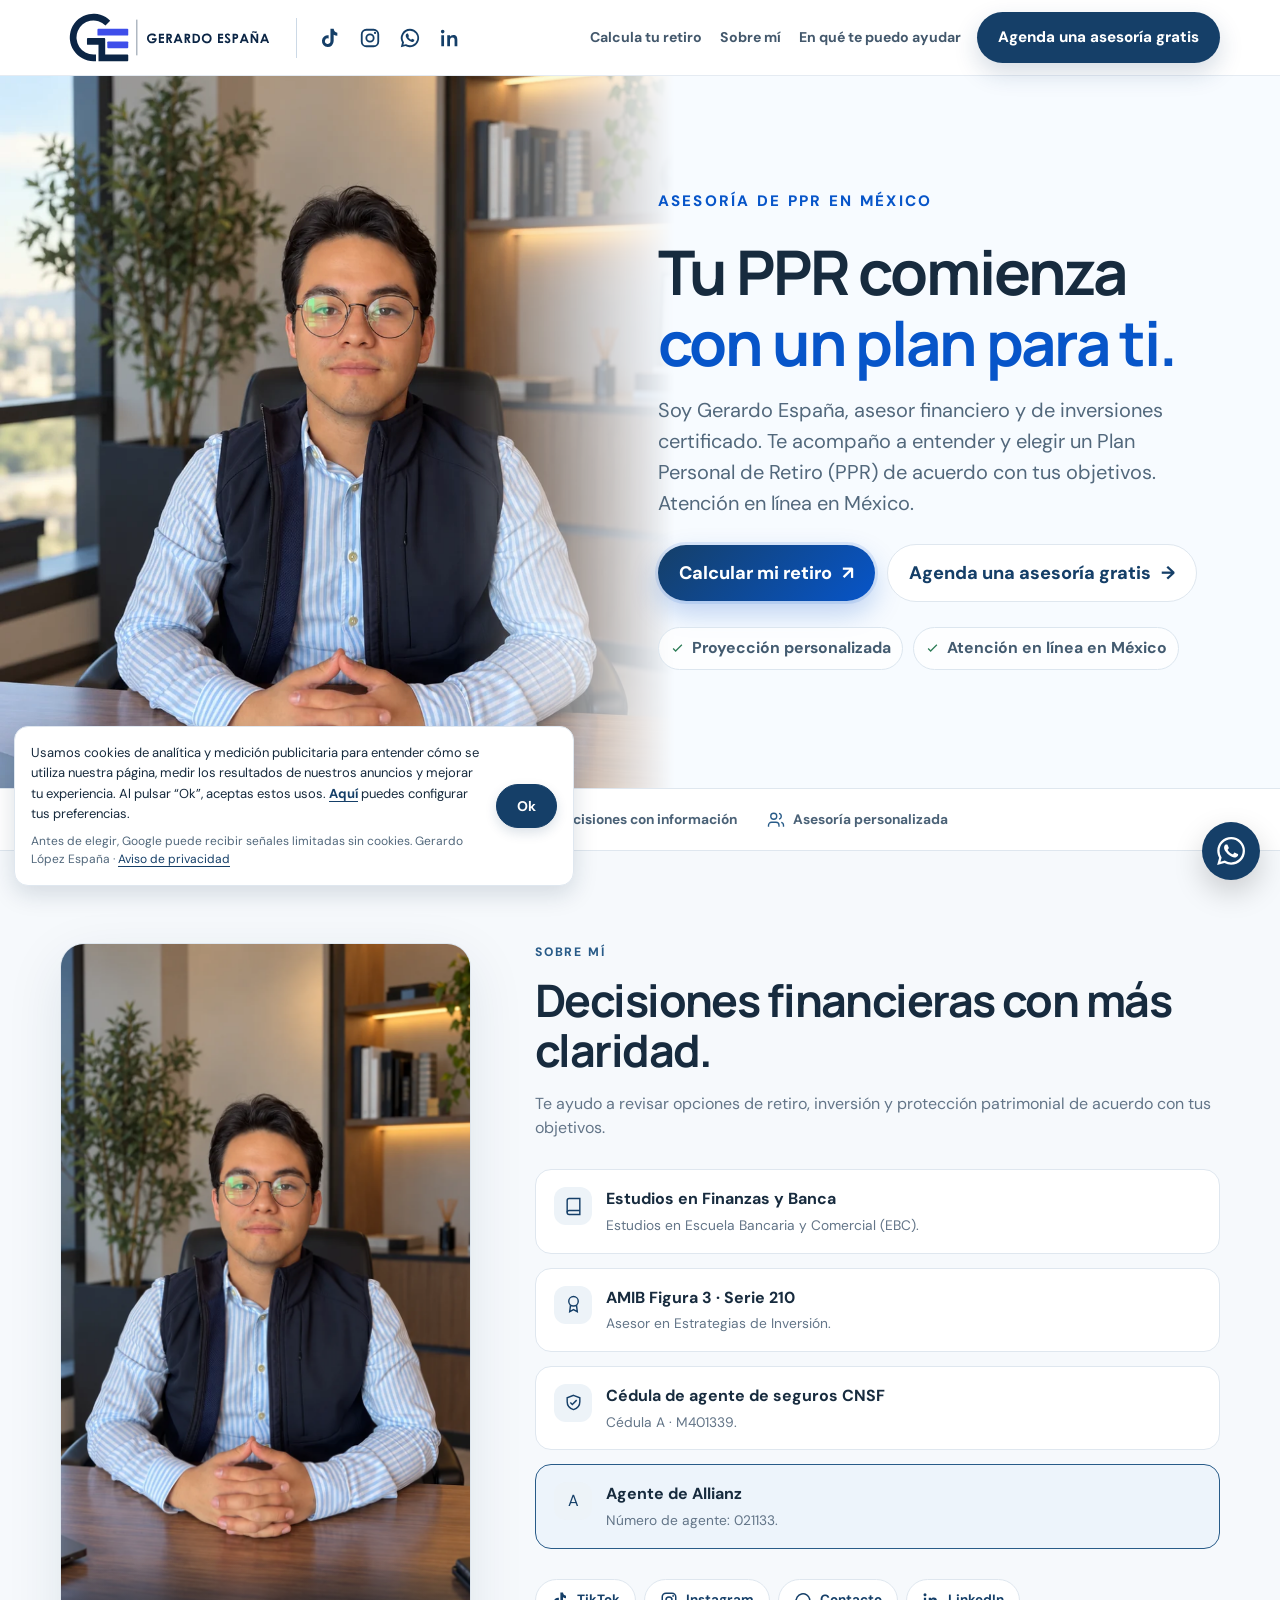
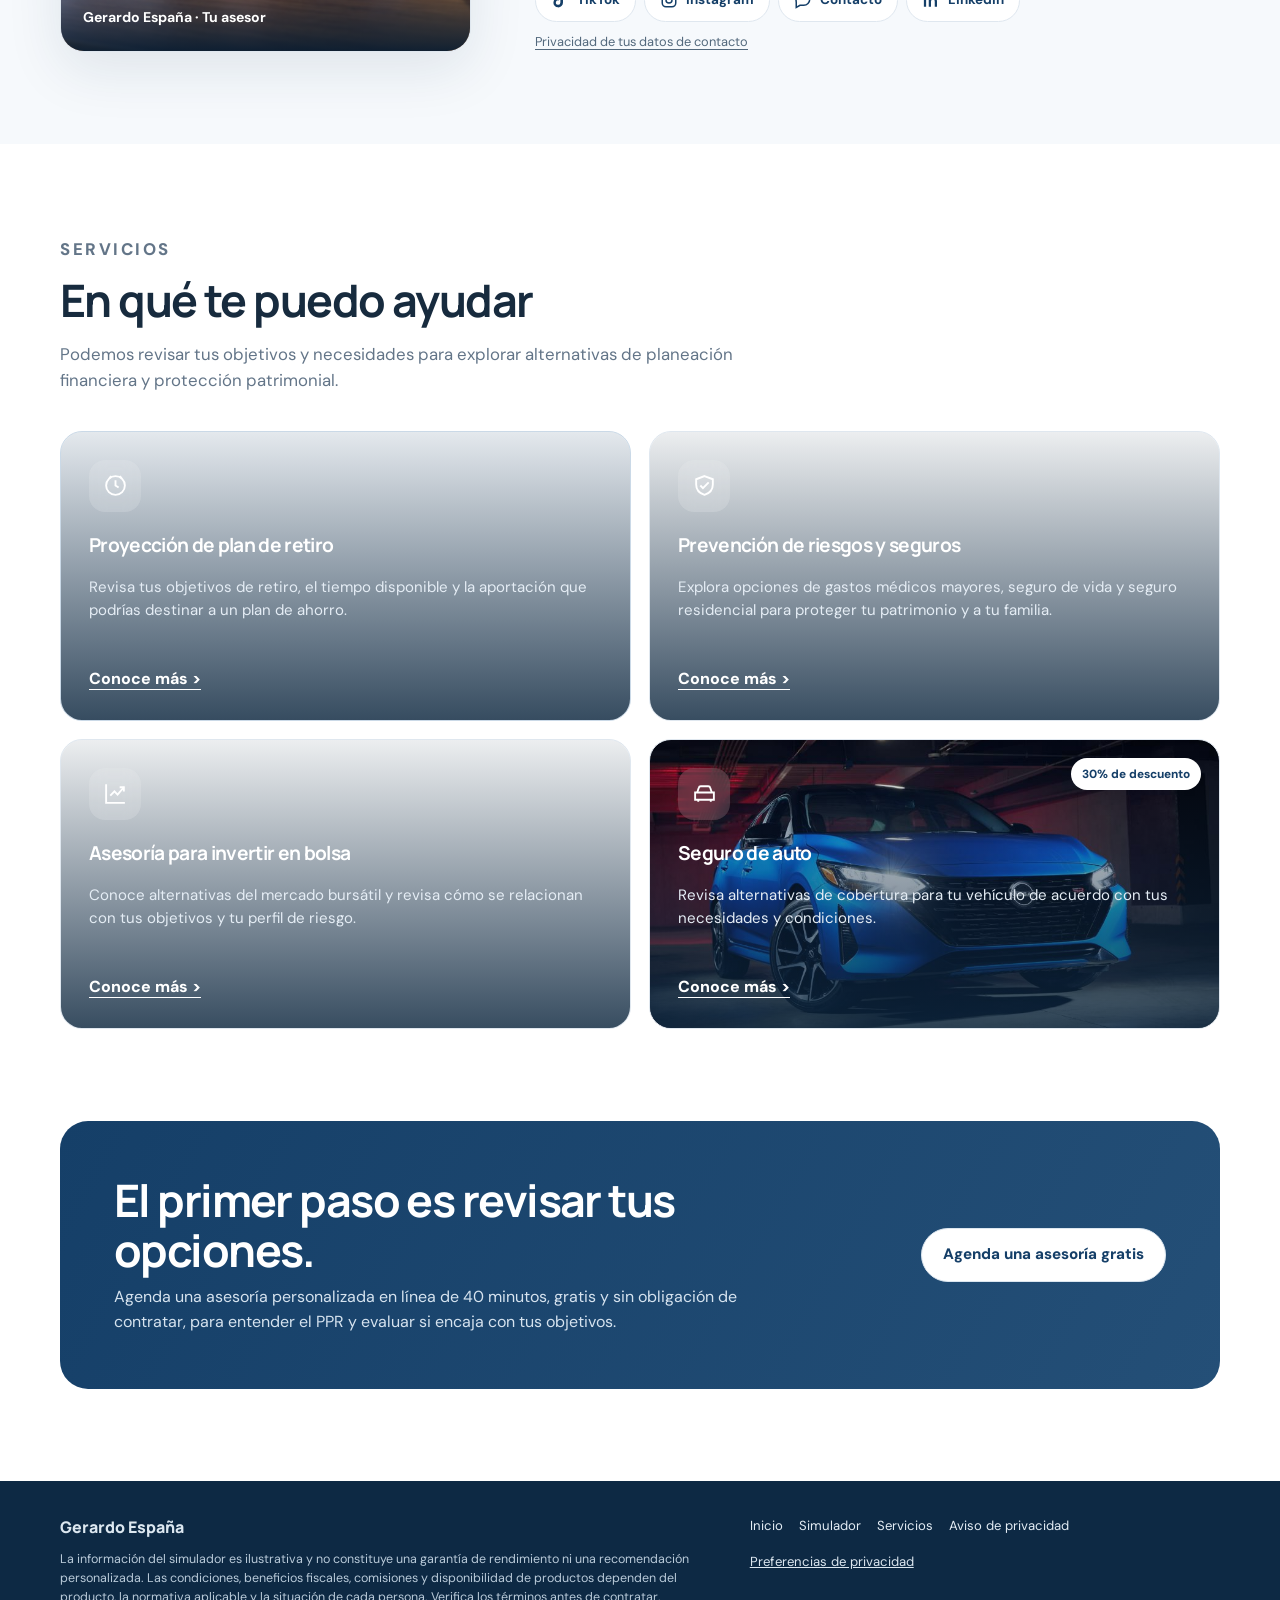
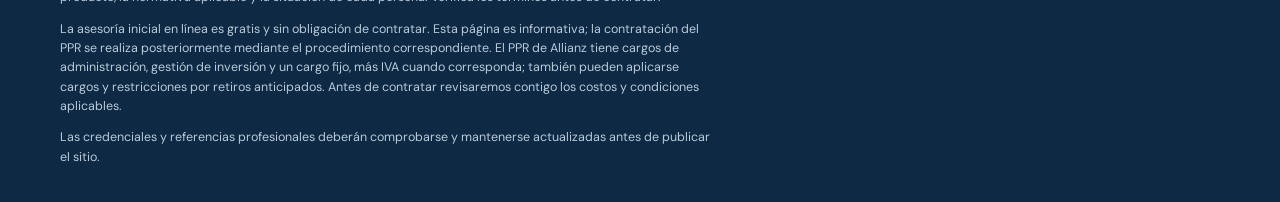
==== commit 5b98ee25: "Restore header WhatsApp icon and its original direct link" ====
--- a/index.html
+++ b/index.html
@@ -108,7 +108,7 @@
 <header class="site-header">
   <div class="container nav">
     <a class="brand" href="#inicio" data-ui-id="nav_logo" aria-label="Gerardo España, inicio"><img src="assets/logo-barra.svg" width="220" height="63" alt="Gerardo España" class="brand-logo"></a>
-<div class="social-links social-header" aria-label="Perfiles de Gerardo España"><a class="social-link" data-ui-id="social_header_tiktok" href="https://www.tiktok.com/@ger.espana" target="_blank" rel="noopener noreferrer" aria-label="TikTok de Gerardo España (abre en otra pestaña)" title="TikTok"><svg viewBox="0 0 24 24" fill="currentColor" aria-hidden="true"><path d="M16 2c.3 2.5 1.7 4 4 4.2v3.4a8 8 0 0 1-4-1.2v7a6.4 6.4 0 1 1-5.5-6.3v3.5a3 3 0 1 0 2 2.8V2z"/></svg></a><a class="social-link" data-ui-id="social_header_instagram" href="https://www.instagram.com/ger.espana/" target="_blank" rel="noopener noreferrer" aria-label="Instagram de Gerardo España (abre en otra pestaña)" title="Instagram"><svg viewBox="0 0 24 24" fill="currentColor" aria-hidden="true"><rect x="3" y="3" width="18" height="18" rx="5" fill="none" stroke="currentColor" stroke-width="2"/><circle cx="12" cy="12" r="4" fill="none" stroke="currentColor" stroke-width="2"/><circle cx="17.5" cy="6.5" r="1.2"/></svg></a><a class="social-link" href="#projectionLeadDialog" data-lead="advisory" data-measure-location="header" data-measure-id="wa_header_social" aria-label="Contactar a Gerardo España" title="Contacto"><svg viewBox="0 0 24 24" fill="none" stroke="currentColor" stroke-width="2" aria-hidden="true"><path d="M21 11a8 8 0 0 1-8 8H8l-5 3v-7a8 8 0 1 1 18-4Z"/></svg></a><a class="social-link" data-ui-id="social_header_linkedin" href="https://www.linkedin.com/in/gerardo-espa%C3%B1a" target="_blank" rel="noopener noreferrer" aria-label="LinkedIn de Gerardo España (abre en otra pestaña)" title="LinkedIn"><svg viewBox="0 0 24 24" fill="currentColor" aria-hidden="true"><path d="M4 3a2 2 0 1 0 0 4 2 2 0 0 0 0-4zM2.5 9h3v12h-3zM9 9h3v1.6c.7-1.1 1.8-1.9 3.6-1.9 3.3 0 4.4 2.1 4.4 5.3v7h-3v-6.2c0-1.9-.1-3.4-2.3-3.4S12 13.1 12 14.7V21H9z"/></svg></a></div>
+<div class="social-links social-header" aria-label="Perfiles de Gerardo España"><a class="social-link" data-ui-id="social_header_tiktok" href="https://www.tiktok.com/@ger.espana" target="_blank" rel="noopener noreferrer" aria-label="TikTok de Gerardo España (abre en otra pestaña)" title="TikTok"><svg viewBox="0 0 24 24" fill="currentColor" aria-hidden="true"><path d="M16 2c.3 2.5 1.7 4 4 4.2v3.4a8 8 0 0 1-4-1.2v7a6.4 6.4 0 1 1-5.5-6.3v3.5a3 3 0 1 0 2 2.8V2z"/></svg></a><a class="social-link" data-ui-id="social_header_instagram" href="https://www.instagram.com/ger.espana/" target="_blank" rel="noopener noreferrer" aria-label="Instagram de Gerardo España (abre en otra pestaña)" title="Instagram"><svg viewBox="0 0 24 24" fill="currentColor" aria-hidden="true"><rect x="3" y="3" width="18" height="18" rx="5" fill="none" stroke="currentColor" stroke-width="2"/><circle cx="12" cy="12" r="4" fill="none" stroke="currentColor" stroke-width="2"/><circle cx="17.5" cy="6.5" r="1.2"/></svg></a><a class="social-link" href="https://wa.me/message/42SOTDUOUMFGK1" data-wa-social data-measure-location="header" data-measure-id="wa_header_social" target="_blank" rel="noopener noreferrer" aria-label="WhatsApp de Gerardo España (abre en otra pestaña)" title="WhatsApp"><svg viewBox="0 0 24 24" fill="currentColor" aria-hidden="true"><path d="M12 2a10 10 0 0 0-8.7 15L2 22l5-1.3A10 10 0 1 0 12 2zm0 2a8 8 0 1 1-4.1 14.9l-.4-.2-2.7.7.7-2.7-.2-.4A8 8 0 0 1 12 4zm-3.2 3c-.4 0-1.5.8-1.5 2.4 0 2.6 3.7 6.5 6.8 7 .8.2 2.2-.5 2.5-1.4l.1-1-2.5-1.2-.9 1.1c-1.4-.5-2.6-1.6-3.2-2.9l.8-1L9.8 7z"/></svg></a><a class="social-link" data-ui-id="social_header_linkedin" href="https://www.linkedin.com/in/gerardo-espa%C3%B1a" target="_blank" rel="noopener noreferrer" aria-label="LinkedIn de Gerardo España (abre en otra pestaña)" title="LinkedIn"><svg viewBox="0 0 24 24" fill="currentColor" aria-hidden="true"><path d="M4 3a2 2 0 1 0 0 4 2 2 0 0 0 0-4zM2.5 9h3v12h-3zM9 9h3v1.6c.7-1.1 1.8-1.9 3.6-1.9 3.3 0 4.4 2.1 4.4 5.3v7h-3v-6.2c0-1.9-.1-3.4-2.3-3.4S12 13.1 12 14.7V21H9z"/></svg></a></div>
     <button class="menu-toggle" id="menuToggle" aria-expanded="false" aria-label="Abrir menú">Menú</button>
     <nav class="nav-links" id="navLinks">
       <a href="simulador/" data-simulator-link data-measure-location="header">Calcula tu retiro</a>
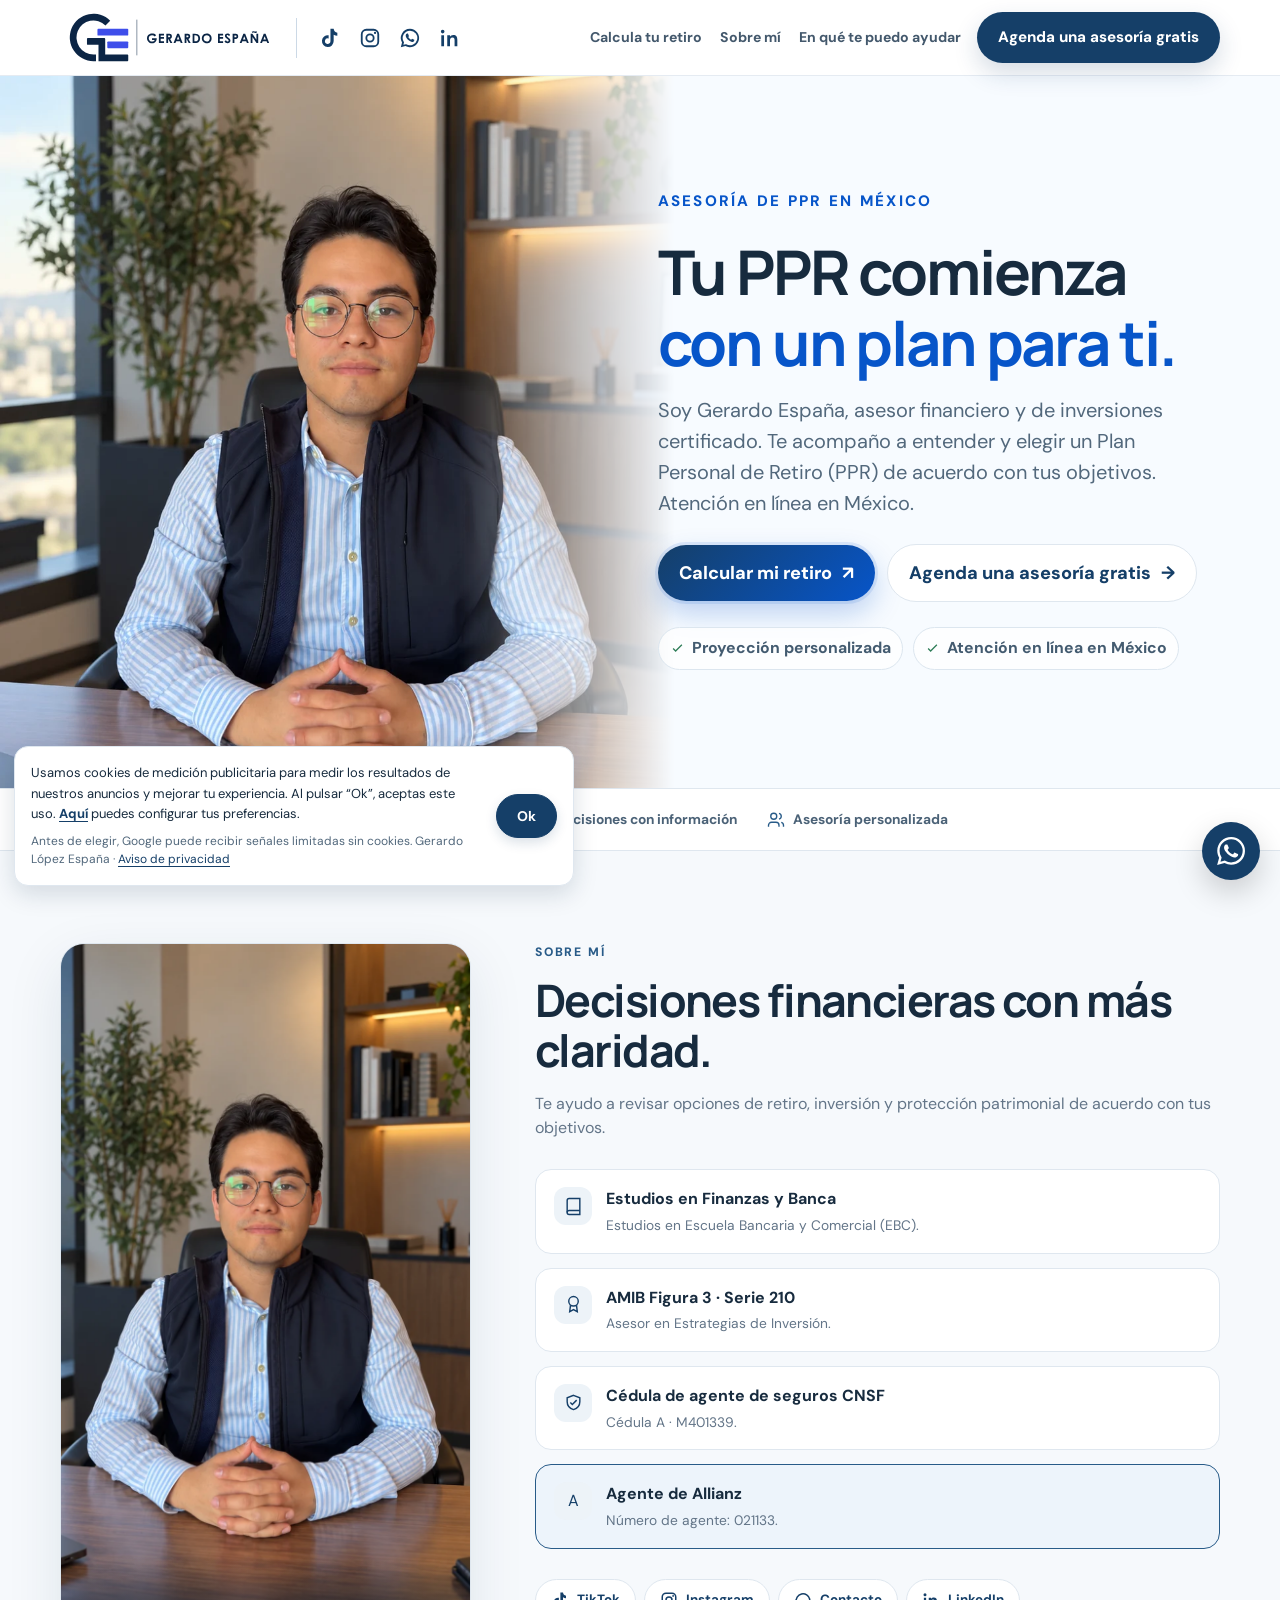
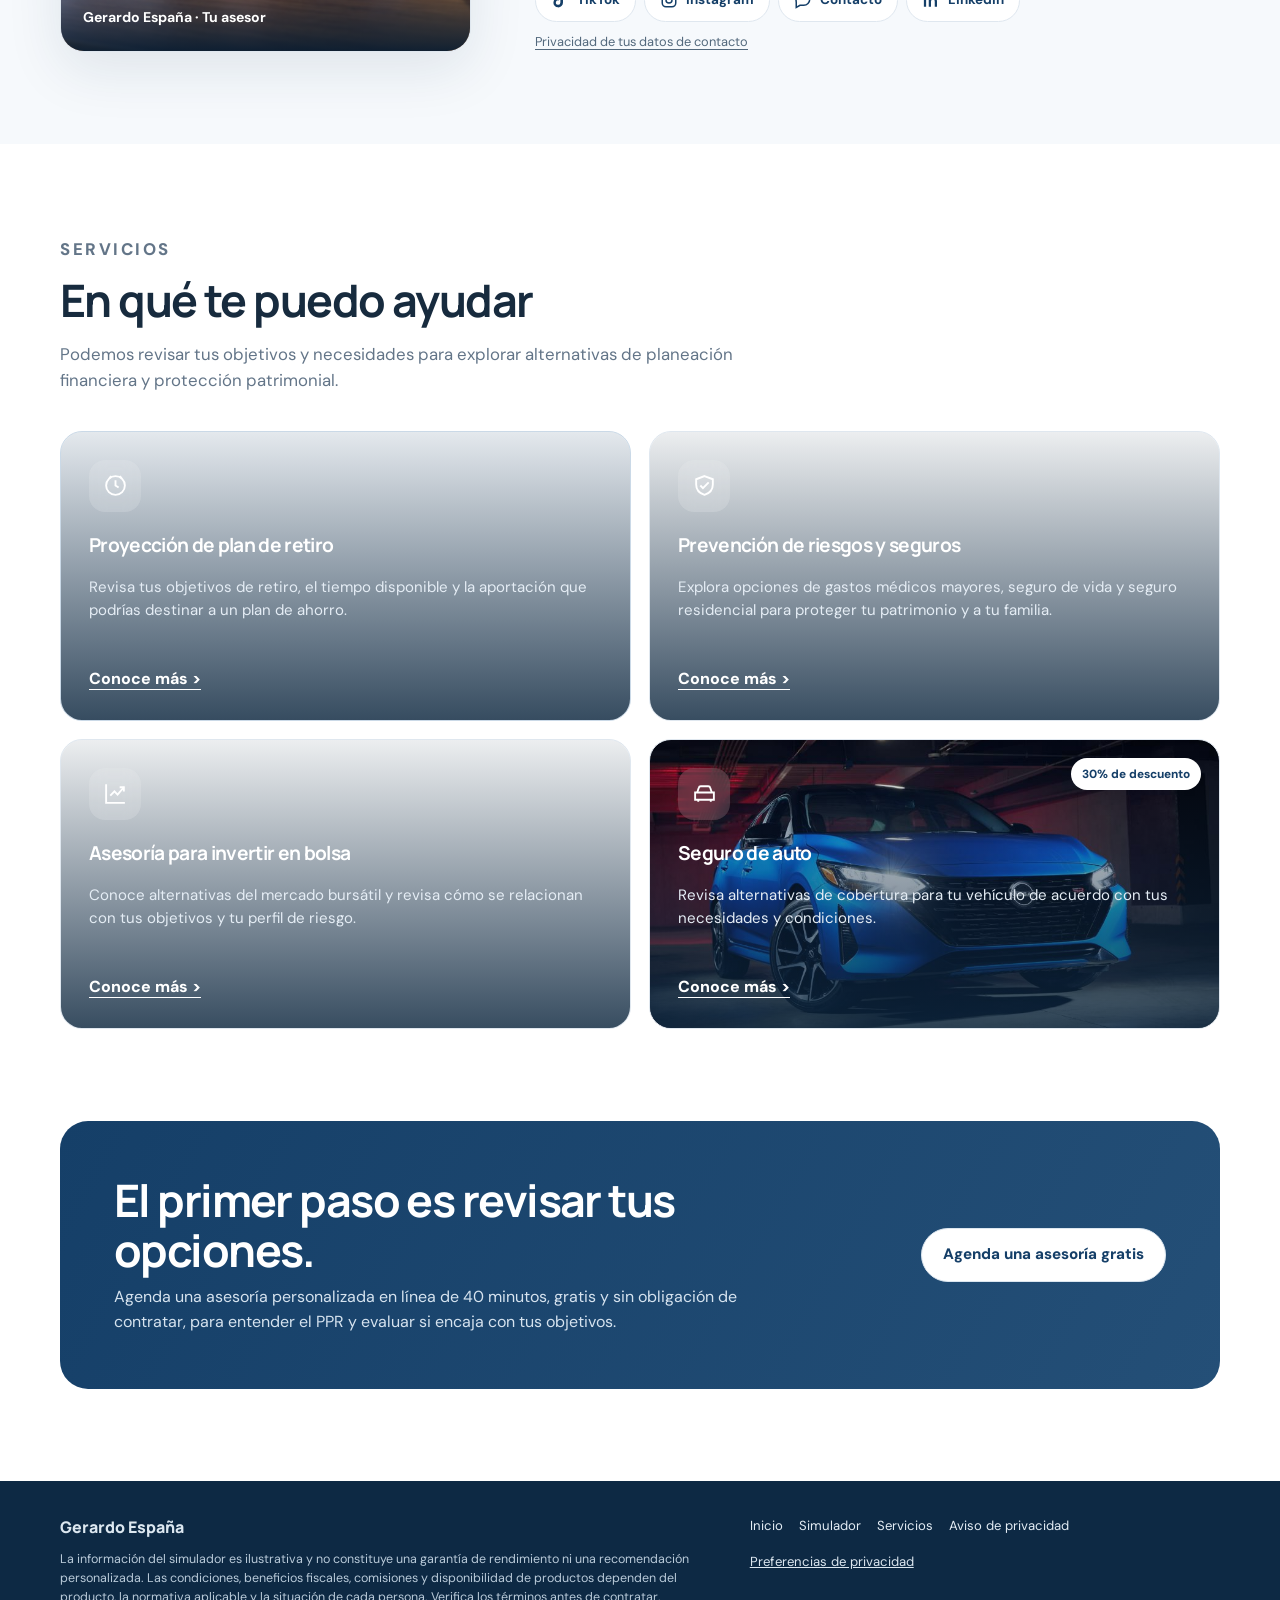
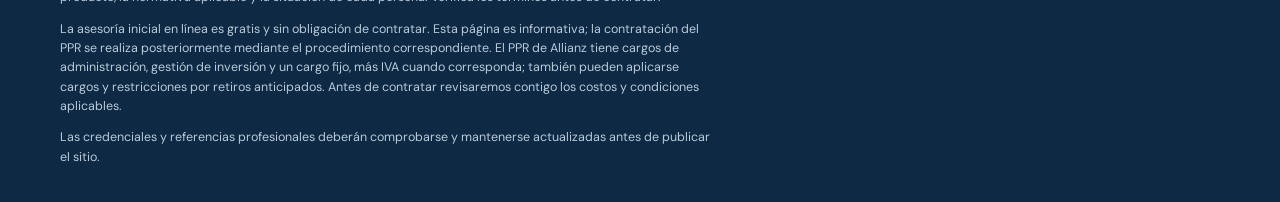
==== commit b3cb2142: "Retira el contenedor y conserva solo la etiqueta Google Ads AW-18527900519" ====
--- a/index.html
+++ b/index.html
@@ -14,15 +14,17 @@
   });
 })(window);
 </script>
-<script src="measurement-config.js?v=3"></script>
-<script src="measurement-init.js?v=6"></script>
-<!-- Google Tag Manager -->
-<script>(function(w,d,s,l,i){if(!w.LandingConsent)return;w[l]=w[l]||[];w[l].push({'gtm.start':
-new Date().getTime(),event:'gtm.js'});var f=d.getElementsByTagName(s)[0],
-j=d.createElement(s),dl=l!='dataLayer'?'&l='+l:'';j.async=true;j.src=
-'https://www.googletagmanager.com/gtm.js?id='+i+dl;f.parentNode.insertBefore(j,f);
-})(window,document,'script','dataLayer','GTM-KMG6BPKF');</script>
-<!-- End Google Tag Manager -->
+<script src="measurement-config.js?v=4"></script>
+<script src="measurement-init.js?v=7"></script>
+<!-- Google tag (gtag.js) -->
+<script async src="https://www.googletagmanager.com/gtag/js?id=AW-18527900519"></script>
+<script>
+  window.dataLayer = window.dataLayer || [];
+  function gtag(){dataLayer.push(arguments);}
+  gtag('js', new Date());
+
+  gtag('config', 'AW-18527900519');
+</script>
 <meta name="viewport" content="width=device-width, initial-scale=1">
 <link rel="preload" as="image" href="assets/gerardo-espana-1086.webp" imagesrcset="assets/gerardo-espana-640.webp 640w, assets/gerardo-espana-1086.webp 1086w" imagesizes="(max-width: 900px) 100vw, 56vw" fetchpriority="high">
 <meta name="theme-color" content="#153F68">
@@ -101,10 +103,6 @@
 <link rel="stylesheet" href="projection-lead.css?v=2">
 </head>
 <body>
-<!-- Google Tag Manager (noscript) -->
-<noscript><iframe src="https://www.googletagmanager.com/ns.html?id=GTM-KMG6BPKF"
-height="0" width="0" style="display:none;visibility:hidden"></iframe></noscript>
-<!-- End Google Tag Manager (noscript) -->
 <header class="site-header">
   <div class="container nav">
     <a class="brand" href="#inicio" data-ui-id="nav_logo" aria-label="Gerardo España, inicio"><img src="assets/logo-barra.svg" width="220" height="63" alt="Gerardo España" class="brand-logo"></a>
@@ -221,27 +219,27 @@
 <a class="wa-float" href="#" data-wa-direct="general" data-measure-location="floating" data-measure-id="wa_floating" aria-label="Agenda una asesoría gratis por WhatsApp">
 <svg viewBox="0 0 24 24" fill="currentColor" aria-hidden="true"><path d="M20.52 3.48A11.82 11.82 0 0 0 12.1 0C5.55 0 .22 5.33.22 11.88c0 2.1.55 4.16 1.6 5.97L.12 24l6.3-1.65a11.9 11.9 0 0 0 5.68 1.45h.01c6.55 0 11.88-5.33 11.88-11.88 0-3.17-1.24-6.15-3.47-8.44ZM12.1 21.78a9.86 9.86 0 0 1-5.03-1.38l-.36-.21-3.74.98 1-3.65-.24-.38a9.82 9.82 0 0 1-1.51-5.26c0-5.45 4.44-9.89 9.9-9.89a9.82 9.82 0 0 1 7 2.9 9.82 9.82 0 0 1 2.9 7c0 5.46-4.44 9.9-9.9 9.9Zm5.43-7.41c-.3-.15-1.76-.87-2.03-.97-.27-.1-.47-.15-.67.15-.2.3-.77.97-.94 1.17-.17.2-.35.22-.65.07-.3-.15-1.26-.46-2.4-1.48-.89-.79-1.49-1.77-1.66-2.07-.17-.3-.02-.46.13-.61.14-.14.3-.35.45-.52.15-.17.2-.3.3-.5.1-.2.05-.37-.02-.52-.08-.15-.67-1.62-.92-2.22-.24-.58-.49-.5-.67-.51h-.57c-.2 0-.52.07-.8.37-.27.3-1.04 1.02-1.04 2.49s1.07 2.89 1.22 3.09c.15.2 2.1 3.2 5.08 4.49.71.31 1.26.5 1.69.64.71.23 1.36.2 1.87.12.57-.08 1.76-.72 2.01-1.42.25-.7.25-1.3.17-1.42-.07-.12-.27-.2-.57-.35Z"/></svg>
 </a>
-<script src="measurement.js?v=8" defer></script>
+<script src="measurement.js?v=9" defer></script>
 <script src="engine.js" defer></script>
 <script src="projection-metrics.js?v=5" defer></script>
 <script src="app.js?v=14" defer></script>
 
-<dialog id="credentialDialog" class="credential-dialog" aria-labelledby="credentialTitle"><div class="credential-toolbar"><h2 id="credentialTitle">Documento profesional</h2><button type="button" id="closeCredential" class="modal-close" aria-label="Cerrar documento">×</button></div><div id="credentialContent" class="credential-content"></div></dialog><section id="measurementConsent" class="measurement-consent" aria-label="Analítica y medición publicitaria" hidden>
-  <div><p>Usamos cookies de analítica y medición publicitaria para entender cómo se utiliza nuestra página, medir los resultados de nuestros anuncios y mejorar tu experiencia. Al pulsar “Ok”, aceptas estos usos. <a id="openMeasurementPreferences" class="consent-preferences-link" href="#measurementDetails" aria-haspopup="dialog">Aquí</a> puedes configurar tus preferencias.</p><p class="consent-identity">Antes de elegir, Google puede recibir señales limitadas sin cookies. Gerardo López España · <a href="aviso-de-privacidad.html" target="_blank" rel="noopener noreferrer">Aviso de privacidad</a></p></div>
-  <button class="consent-primary" type="button" data-consent-action="accept-measurement" aria-label="Ok: aceptar analítica y medición publicitaria">Ok</button>
+<dialog id="credentialDialog" class="credential-dialog" aria-labelledby="credentialTitle"><div class="credential-toolbar"><h2 id="credentialTitle">Documento profesional</h2><button type="button" id="closeCredential" class="modal-close" aria-label="Cerrar documento">×</button></div><div id="credentialContent" class="credential-content"></div></dialog><section id="measurementConsent" class="measurement-consent" aria-label="Medición publicitaria" hidden>
+  <div><p>Usamos cookies de medición publicitaria para medir los resultados de nuestros anuncios y mejorar tu experiencia. Al pulsar “Ok”, aceptas este uso. <a id="openMeasurementPreferences" class="consent-preferences-link" href="#measurementDetails" aria-haspopup="dialog">Aquí</a> puedes configurar tus preferencias.</p><p class="consent-identity">Antes de elegir, Google puede recibir señales limitadas sin cookies. Gerardo López España · <a href="aviso-de-privacidad.html" target="_blank" rel="noopener noreferrer">Aviso de privacidad</a></p></div>
+  <button class="consent-primary" type="button" data-consent-action="accept-measurement" aria-label="Ok: aceptar medición publicitaria">Ok</button>
 </section>
 <dialog id="measurementDetails" class="measurement-details" aria-labelledby="measurementDetailsTitle" aria-describedby="measurementDetailsIntro">
   <div class="measurement-details-header"><h2 id="measurementDetailsTitle">Preferencias de privacidad</h2><button type="button" class="measurement-details-close" data-close-measurement aria-label="Cerrar preferencias">×</button></div>
   <div class="measurement-details-content"><p id="measurementDetailsIntro">Elige cada uso por separado. «Ok» guarda exactamente tu selección; «Solo esenciales» desactiva ambas opciones. Puedes cambiarla después desde «Preferencias de privacidad», al pie de la página. Cerrar esta ventana no acepta ni guarda cambios.</p>
   <div class="measurement-category"><label class="measurement-option"><span>Esenciales <small>Siempre activas</small></span><input type="checkbox" checked disabled aria-label="Esenciales: siempre activas"></label><p>Guardamos tu elección en este navegador durante un máximo de 180 días. El simulador y WhatsApp funcionan sin aceptar las opciones siguientes.</p></div>
-  <div class="measurement-category"><label class="measurement-option" for="consentAnalytics"><span>Analítica</span><input id="consentAnalytics" type="checkbox" aria-describedby="consentAnalyticsHelp"></label><p id="consentAnalyticsHelp">Permite cookies de Google Analytics para conocer visitas, navegación y uso del simulador y los botones. Los eventos propios no incluyen edad, aportaciones, saldo proyectado, teléfono ni mensajes.</p></div>
+  <div class="measurement-category"><label class="measurement-option" for="consentAnalytics"><span>Analítica</span><input id="consentAnalytics" type="checkbox" aria-describedby="consentAnalyticsHelp"></label><p id="consentAnalyticsHelp">Actualmente no hay una herramienta de analítica activa. Esta opción conserva tu preferencia, pero no instala etiquetas ni autoriza medición publicitaria.</p></div>
   <div class="measurement-category"><label class="measurement-option" for="consentAdvertising"><span>Medición publicitaria</span><input id="consentAdvertising" type="checkbox" aria-describedby="consentAdvertisingHelp"></label><p id="consentAdvertisingHelp">Permite almacenamiento e identificadores de clic y el uso de datos de navegación y eventos por Google para relacionar visitas y acciones con nuestros anuncios y medir sus resultados. No autoriza publicidad personalizada ni el envío de datos financieros, teléfonos o correos.</p></div>
   <div class="measurement-category"><label class="measurement-option"><span>Publicidad personalizada <small>Desactivada · No la utilizamos</small></span><input type="checkbox" disabled aria-label="Publicidad personalizada: desactivada"></label><p>No usamos estas opciones para remarketing ni para personalizar anuncios.</p></div>
   <p class="measurement-details-note">Antes de elegir y con «Solo esenciales», Google puede recibir información técnica y señales limitadas sin cookies opcionales mediante el modo de consentimiento avanzado. Estas señales no equivalen a aceptar cookies analíticas o publicitarias. Consulta los datos, destinatarios y finalidades en el aviso completo.</p>
   <p class="measurement-details-note">Responsable: Gerardo López España. Domicilio: Plaza Nazas, Av. Fray Luis de León 7092, Local 27B, Colinas del Cimatario, C. P. 76090, Santiago de Querétaro, Querétaro, México. Datos de medición: conexión y navegador, páginas y eventos de uso, cookies e identificadores de clic cuando se permiten. Finalidades opcionales: analítica y medición de anuncios, descritas arriba. Puedes limitar esos usos mediante los interruptores o «Solo esenciales».</p>
   <a class="privacy-link" href="aviso-de-privacidad.html" target="_blank" rel="noopener noreferrer">Leer el aviso de privacidad completo</a></div>
   <div class="consent-actions"><button type="button" data-consent-action="essential">Solo esenciales</button><button class="consent-primary" type="button" data-consent-action="save" aria-label="Ok: guardar las preferencias seleccionadas">Ok</button></div>
-</dialog><script src="simulator-navigation.js?v=1" defer></script><script src="hubspot-form-config.js?v=1" defer></script><script src="hubspot-submission.js?v=2" defer></script><script src="lead-dialog.js?v=1" defer></script></body>
+</dialog><script src="simulator-navigation.js?v=2" defer></script><script src="hubspot-form-config.js?v=1" defer></script><script src="hubspot-submission.js?v=2" defer></script><script src="lead-dialog.js?v=1" defer></script></body>
 </html>
 
 
--- a/projection-lead.css
+++ b/projection-lead.css
@@ -14,3 +14,15 @@
 .range-from .amount-stage{min-height:0;padding:11px 5px}.scenario-upper>.retirement-amount{padding:11px 5px}
 
 .retirement-result .retirement-amount{margin:0}.range-dash{transform:translateY(14px)}
+
+.projection-legend .upper-balance-key{background:#4c8ff5;width:22px;height:3px;border-radius:2px}
+
+#projectionMetrics>div{display:flex;flex-direction:column;align-items:center;justify-content:center;text-align:center}
+.scenario-upper .amount-stage{min-height:0;padding:0}.scenario-upper>.amount-stage{padding:11px 5px}
+.range-from .confetti-layer,.scenario-upper .confetti-layer{inset:-48px 0;contain:layout paint}
+.retirement-result .confetti-piece{animation:projection-celebration 1.25s cubic-bezier(.12,.7,.3,1) both;box-shadow:0 0 5px currentColor}
+.confetti-layer.is-celebrating:before,.confetti-layer.is-celebrating:after{content:"";position:absolute;left:50%;top:45%;width:22px;height:22px;border:1px solid #a7d9ff;border-radius:50%;opacity:0;animation:projection-spark-ring 1.15s ease-out both}
+.confetti-layer.is-celebrating:after{border-color:#d7b16a;animation-delay:.15s}
+@keyframes projection-celebration{0%{opacity:0;transform:translate3d(0,0,0) rotate(0deg) scale(.4)}12%{opacity:1}45%{opacity:1;transform:translate3d(var(--mid-x),var(--dy),0) rotate(var(--mid-turn)) scale(1)}100%{opacity:0;transform:translate3d(var(--dx),var(--end-y),0) rotate(var(--turn)) scale(.6)}}
+@keyframes projection-spark-ring{0%{opacity:0;transform:translate(-50%,-50%) scale(.4)}15%{opacity:.55}100%{opacity:0;transform:translate(-50%,-50%) scale(5)}}
+@media(prefers-reduced-motion:reduce){.retirement-result .amount-pop,.retirement-result .confetti-piece,.confetti-layer.is-celebrating:before,.confetti-layer.is-celebrating:after{animation:none}.retirement-result .confetti-layer{display:none}}
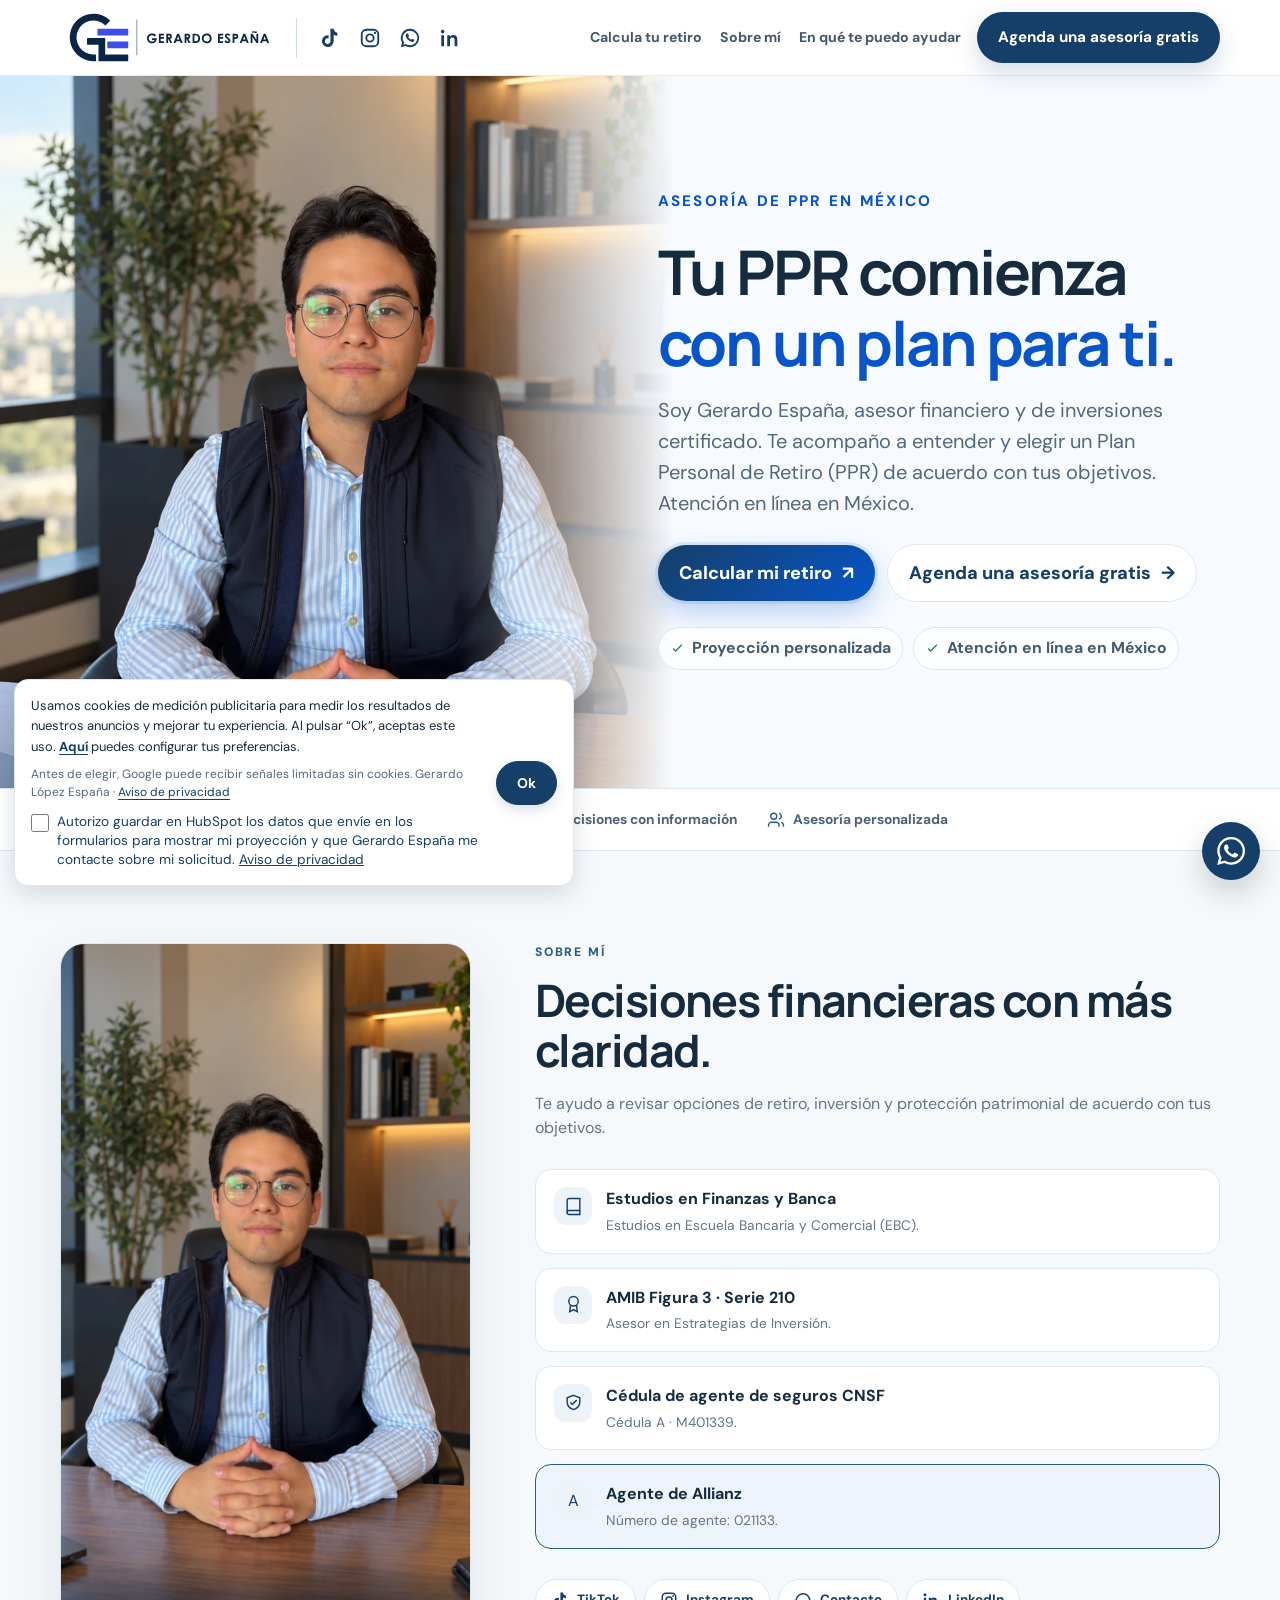
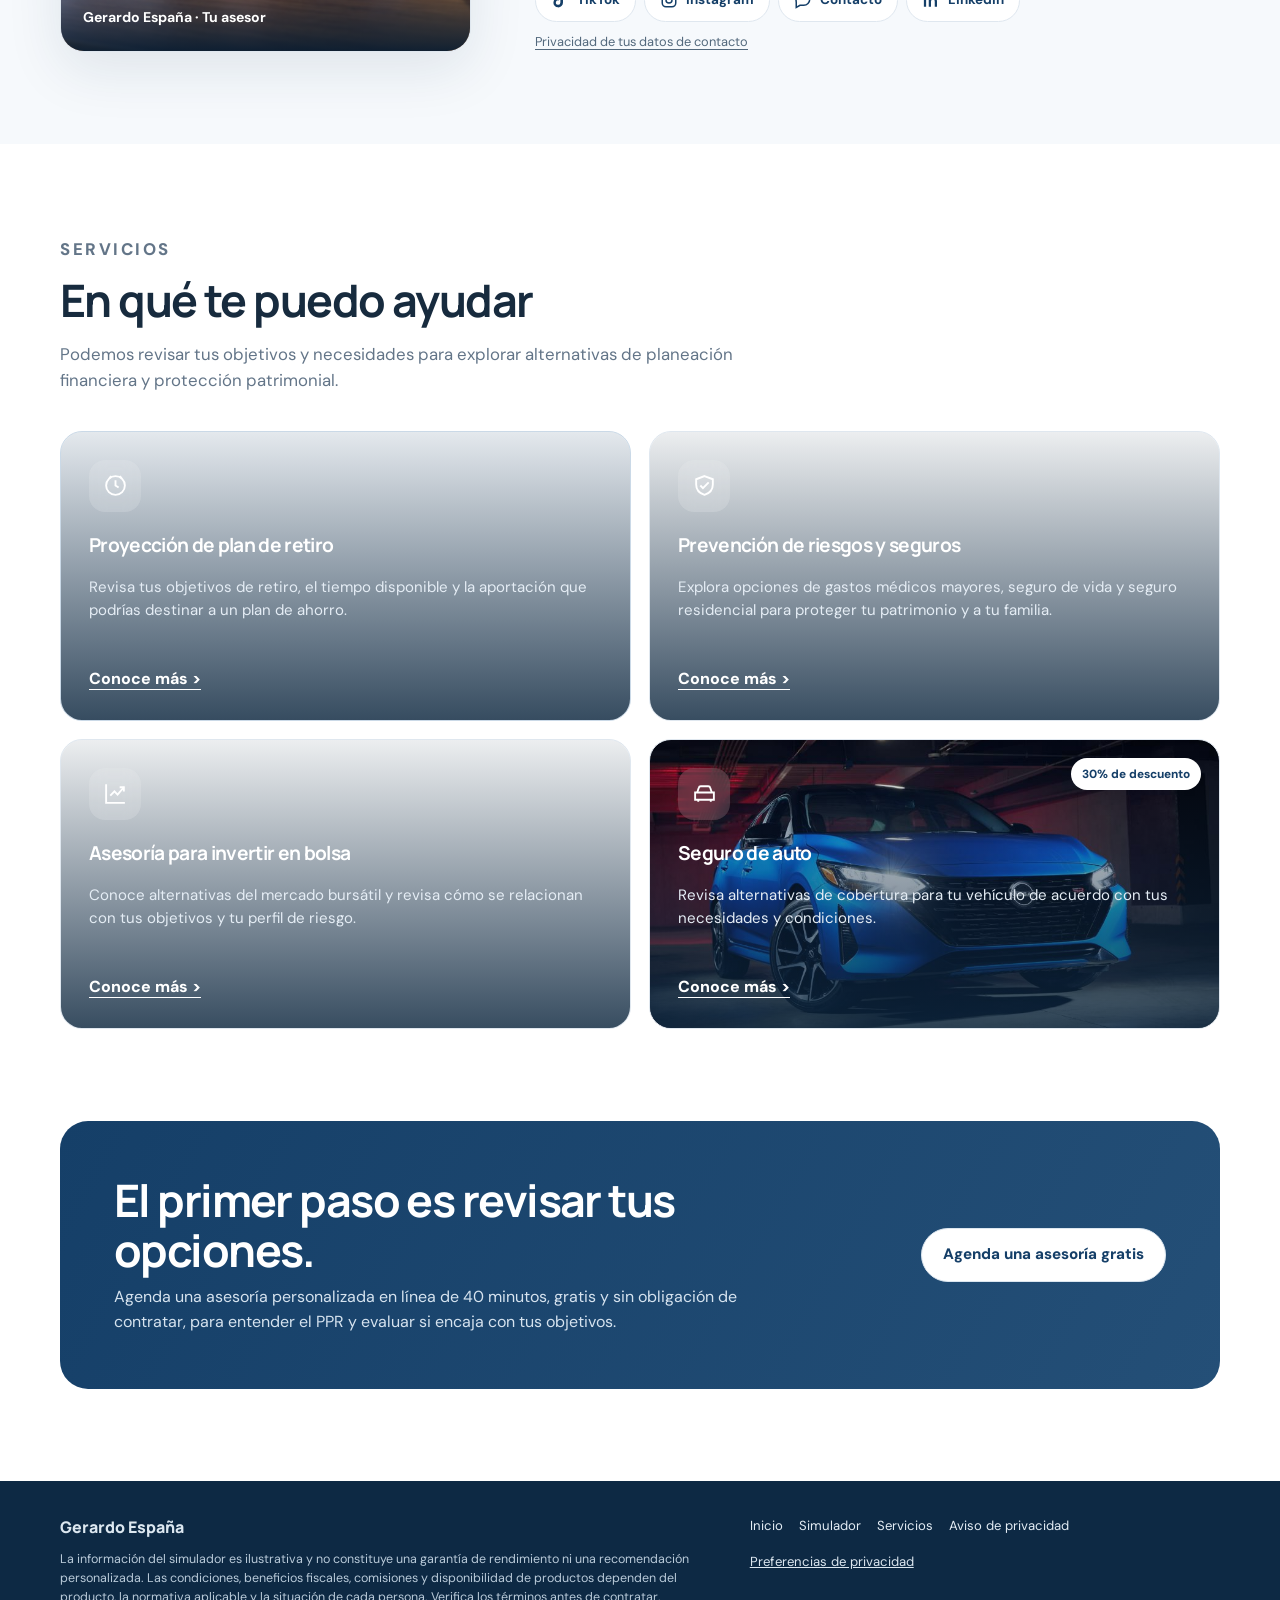
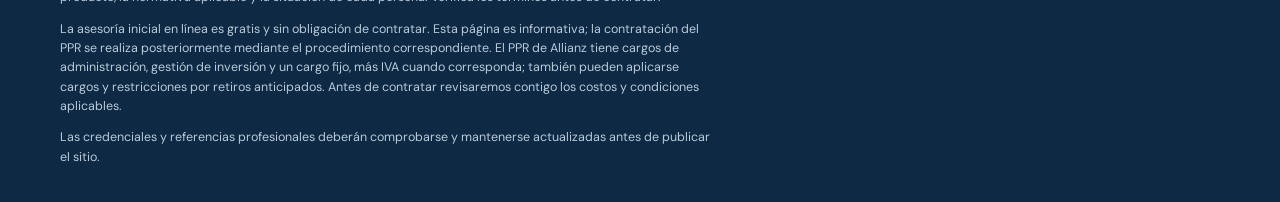
==== commit cc279a5a: "Unificar los formularios y abrir la proyección tras confirmar el envío" ====
--- a/index.html
+++ b/index.html
@@ -30,7 +30,7 @@
 <meta name="theme-color" content="#153F68">
 <title>Gerardo España | Asesoría de PPR en México</title>
 <meta name="description" content="Asesoría de PPR en México con Gerardo España. Conoce cómo funciona un Plan Personal de Retiro, simula un escenario y agenda una asesoría en línea.">
-<link rel="stylesheet" href="privacy.css?v=5">
+<link rel="stylesheet" href="privacy.css?v=6">
 <link rel="preconnect" href="https://fonts.googleapis.com">
 <link rel="preconnect" href="https://fonts.gstatic.com" crossorigin>
 <link href="https://fonts.googleapis.com/css2?family=DM+Sans:wght@400;500;600;700&family=Manrope:wght@400;500;600;700;800&display=swap" rel="stylesheet">
@@ -100,7 +100,7 @@
 <link rel="stylesheet" href="updates.css?v=9">
 <link rel="icon" type="image/x-icon" href="assets/favicon-ge-white.ico">
 <link rel="icon" type="image/png" sizes="160x160" href="assets/favicon-ge-white.png">
-<link rel="stylesheet" href="projection-lead.css?v=2">
+<link rel="stylesheet" href="projection-lead.css?v=7">
 </head>
 <body>
 <header class="site-header">
@@ -220,6 +220,7 @@
 <svg viewBox="0 0 24 24" fill="currentColor" aria-hidden="true"><path d="M20.52 3.48A11.82 11.82 0 0 0 12.1 0C5.55 0 .22 5.33.22 11.88c0 2.1.55 4.16 1.6 5.97L.12 24l6.3-1.65a11.9 11.9 0 0 0 5.68 1.45h.01c6.55 0 11.88-5.33 11.88-11.88 0-3.17-1.24-6.15-3.47-8.44ZM12.1 21.78a9.86 9.86 0 0 1-5.03-1.38l-.36-.21-3.74.98 1-3.65-.24-.38a9.82 9.82 0 0 1-1.51-5.26c0-5.45 4.44-9.89 9.9-9.89a9.82 9.82 0 0 1 7 2.9 9.82 9.82 0 0 1 2.9 7c0 5.46-4.44 9.9-9.9 9.9Zm5.43-7.41c-.3-.15-1.76-.87-2.03-.97-.27-.1-.47-.15-.67.15-.2.3-.77.97-.94 1.17-.17.2-.35.22-.65.07-.3-.15-1.26-.46-2.4-1.48-.89-.79-1.49-1.77-1.66-2.07-.17-.3-.02-.46.13-.61.14-.14.3-.35.45-.52.15-.17.2-.3.3-.5.1-.2.05-.37-.02-.52-.08-.15-.67-1.62-.92-2.22-.24-.58-.49-.5-.67-.51h-.57c-.2 0-.52.07-.8.37-.27.3-1.04 1.02-1.04 2.49s1.07 2.89 1.22 3.09c.15.2 2.1 3.2 5.08 4.49.71.31 1.26.5 1.69.64.71.23 1.36.2 1.87.12.57-.08 1.76-.72 2.01-1.42.25-.7.25-1.3.17-1.42-.07-.12-.27-.2-.57-.35Z"/></svg>
 </a>
 <script src="measurement.js?v=9" defer></script>
+<script src="form-privacy.js?v=1" defer></script>
 <script src="engine.js" defer></script>
 <script src="projection-metrics.js?v=5" defer></script>
 <script src="app.js?v=14" defer></script>
@@ -230,7 +231,7 @@
 </section>
 <dialog id="measurementDetails" class="measurement-details" aria-labelledby="measurementDetailsTitle" aria-describedby="measurementDetailsIntro">
   <div class="measurement-details-header"><h2 id="measurementDetailsTitle">Preferencias de privacidad</h2><button type="button" class="measurement-details-close" data-close-measurement aria-label="Cerrar preferencias">×</button></div>
-  <div class="measurement-details-content"><p id="measurementDetailsIntro">Elige cada uso por separado. «Ok» guarda exactamente tu selección; «Solo esenciales» desactiva ambas opciones. Puedes cambiarla después desde «Preferencias de privacidad», al pie de la página. Cerrar esta ventana no acepta ni guarda cambios.</p>
+  <div class="measurement-details-content"><p id="measurementDetailsIntro">Elige cada uso por separado. «Ok» guarda exactamente tu selección; «Solo esenciales» desactiva ambas opciones. Puedes cambiarla después desde «Preferencias de privacidad», al pie de la página. Cerrar esta ventana no guarda cambios de cookies. La autorización para los formularios se guarda al marcar o desmarcar su casilla.</p>
   <div class="measurement-category"><label class="measurement-option"><span>Esenciales <small>Siempre activas</small></span><input type="checkbox" checked disabled aria-label="Esenciales: siempre activas"></label><p>Guardamos tu elección en este navegador durante un máximo de 180 días. El simulador y WhatsApp funcionan sin aceptar las opciones siguientes.</p></div>
   <div class="measurement-category"><label class="measurement-option" for="consentAnalytics"><span>Analítica</span><input id="consentAnalytics" type="checkbox" aria-describedby="consentAnalyticsHelp"></label><p id="consentAnalyticsHelp">Actualmente no hay una herramienta de analítica activa. Esta opción conserva tu preferencia, pero no instala etiquetas ni autoriza medición publicitaria.</p></div>
   <div class="measurement-category"><label class="measurement-option" for="consentAdvertising"><span>Medición publicitaria</span><input id="consentAdvertising" type="checkbox" aria-describedby="consentAdvertisingHelp"></label><p id="consentAdvertisingHelp">Permite almacenamiento e identificadores de clic y el uso de datos de navegación y eventos por Google para relacionar visitas y acciones con nuestros anuncios y medir sus resultados. No autoriza publicidad personalizada ni el envío de datos financieros, teléfonos o correos.</p></div>
@@ -239,7 +240,7 @@
   <p class="measurement-details-note">Responsable: Gerardo López España. Domicilio: Plaza Nazas, Av. Fray Luis de León 7092, Local 27B, Colinas del Cimatario, C. P. 76090, Santiago de Querétaro, Querétaro, México. Datos de medición: conexión y navegador, páginas y eventos de uso, cookies e identificadores de clic cuando se permiten. Finalidades opcionales: analítica y medición de anuncios, descritas arriba. Puedes limitar esos usos mediante los interruptores o «Solo esenciales».</p>
   <a class="privacy-link" href="aviso-de-privacidad.html" target="_blank" rel="noopener noreferrer">Leer el aviso de privacidad completo</a></div>
   <div class="consent-actions"><button type="button" data-consent-action="essential">Solo esenciales</button><button class="consent-primary" type="button" data-consent-action="save" aria-label="Ok: guardar las preferencias seleccionadas">Ok</button></div>
-</dialog><script src="simulator-navigation.js?v=2" defer></script><script src="hubspot-form-config.js?v=1" defer></script><script src="hubspot-submission.js?v=2" defer></script><script src="lead-dialog.js?v=1" defer></script></body>
+</dialog><script src="simulator-navigation.js?v=2" defer></script><script src="projection-scenarios.js?v=3" defer></script><script src="projection-state.js?v=3" defer></script><script src="hubspot-form-config.js?v=1" defer></script><script src="hubspot-submission.js?v=7" defer></script><script src="lead-dialog.js?v=3" defer></script></body>
 </html>
 
 
--- a/privacy.css
+++ b/privacy.css
@@ -40,3 +40,6 @@
 .measurement-details-header{flex:0 0 auto}.measurement-details-content{min-height:0;overflow:auto;overscroll-behavior:contain;padding:0 4px 10px 0}
 .measurement-details-content>.privacy-link{color:#153f68;font-size:.8125rem}
 .measurement-details .consent-actions{flex:0 0 auto;margin-top:0;padding-top:14px;border-top:1px solid #dfe7ef;background:white}
+.form-privacy-choice{display:flex;align-items:flex-start;gap:8px;margin:10px 0 0;color:#153f68;font-size:.85rem;line-height:1.4}
+.form-privacy-choice input{flex:0 0 auto;width:18px;height:18px;margin:2px 0 0;accent-color:#153f68}
+.form-privacy-choice a{color:inherit;text-decoration:underline}
--- a/projection-lead.css
+++ b/projection-lead.css
@@ -6,6 +6,12 @@
 .upper-projection-trigger{display:block;width:100%;border:1px solid #ffffff36;border-radius:16px;background:#ffffff06;color:inherit;padding:10px 5px;cursor:pointer;font:inherit}.upper-projection-trigger:disabled{cursor:wait}.result-mask{display:block;filter:blur(10px);user-select:none;pointer-events:none}
 .lead-dialog{width:min(470px,calc(100% - 28px));padding:28px;max-height:calc(100dvh - 28px);overflow:auto}.lead-dialog::backdrop{background:#07182bbd}.lead-dialog .modal-close{position:absolute;right:14px;top:12px}.lead-dialog-open{overflow:hidden}
 .projection-lead-form h2{font-size:1.45rem;line-height:1.25;padding-right:24px;color:var(--navy);margin:0 0 22px}.projection-lead-form>label{display:grid;gap:8px;margin:15px 0;color:var(--navy);font-weight:700}.projection-lead-form input:not([type=checkbox]){width:100%;border:1px solid #d2deea;border-radius:12px;padding:13px 12px;font:inherit}.projection-lead-form .projection-lead-consent{display:flex;align-items:flex-start;font-size:.9rem;line-height:1.5}.projection-lead-consent input{width:20px;height:20px;flex-shrink:0}.projection-lead-consent a{color:var(--navy);text-decoration:underline}.projection-lead-form [role=status]{padding:12px;border:1px solid var(--line);border-radius:12px}.projection-lead-form button:disabled{opacity:.6;cursor:wait}
+#directProjectionTitle{margin-bottom:8px}
+#directProjectionIntro{margin:0 0 16px;color:var(--muted)}
+.projection-lead-inputs{display:grid;grid-template-columns:repeat(2,minmax(0,1fr));gap:12px}
+.projection-lead-inputs label{display:grid;grid-template-rows:1fr auto;gap:6px;color:var(--navy);font-weight:700}
+.projection-lead-inputs label:last-child{grid-column:1/-1}
+#directProjectionPrivacy{margin:10px 0 0;color:var(--navy)}
 .product-overview{padding:48px 0 8px}.product-overview h2{font-size:clamp(1.65rem,3vw,2.3rem);color:var(--navy)}.product-overview>p{max-width:760px;color:var(--muted)}.product-info-grid{display:grid;grid-template-columns:repeat(2,minmax(0,1fr));gap:18px;margin:24px 0}.product-info-card{padding:24px;border:1px solid var(--line);border-radius:20px;background:#fff}.product-info-card h3{color:var(--navy);font-size:1.15rem}.product-info-card p{color:var(--muted);margin-bottom:0}.product-contract{border-radius:22px;padding:26px;background:var(--navy);color:white;display:flex;gap:22px;align-items:center;justify-content:space-between}.product-contract h3{margin:0 0 6px}.product-contract p{margin:0}.product-contract .btn{flex-shrink:0}
 @media(max-width:760px){.retirement-result{grid-template-columns:minmax(0,1fr);grid-template-areas:"from" "chart" "upper" "legend" "caption" "metrics" "action" "status";gap:16px}.range-dash{display:none}.retirement-result .retirement-amount{font-size:clamp(1.65rem,10.5vw,2.75rem)}.retirement-result .result-label{margin-bottom:10px}.scenario-upper{padding-top:12px}.product-info-grid{grid-template-columns:1fr}.product-contract{display:block}.product-contract .btn{margin-top:18px}.projection-metrics dd{font-size:clamp(.75rem,3vw,1rem)!important;white-space:nowrap}.lead-dialog{padding:24px 18px}.projection-lead-form h2{font-size:1.3rem}}
 @media(prefers-reduced-motion:no-preference){#projectionWhatsAppButton{animation:ppr-action-pulse 3s ease-in-out infinite}}
